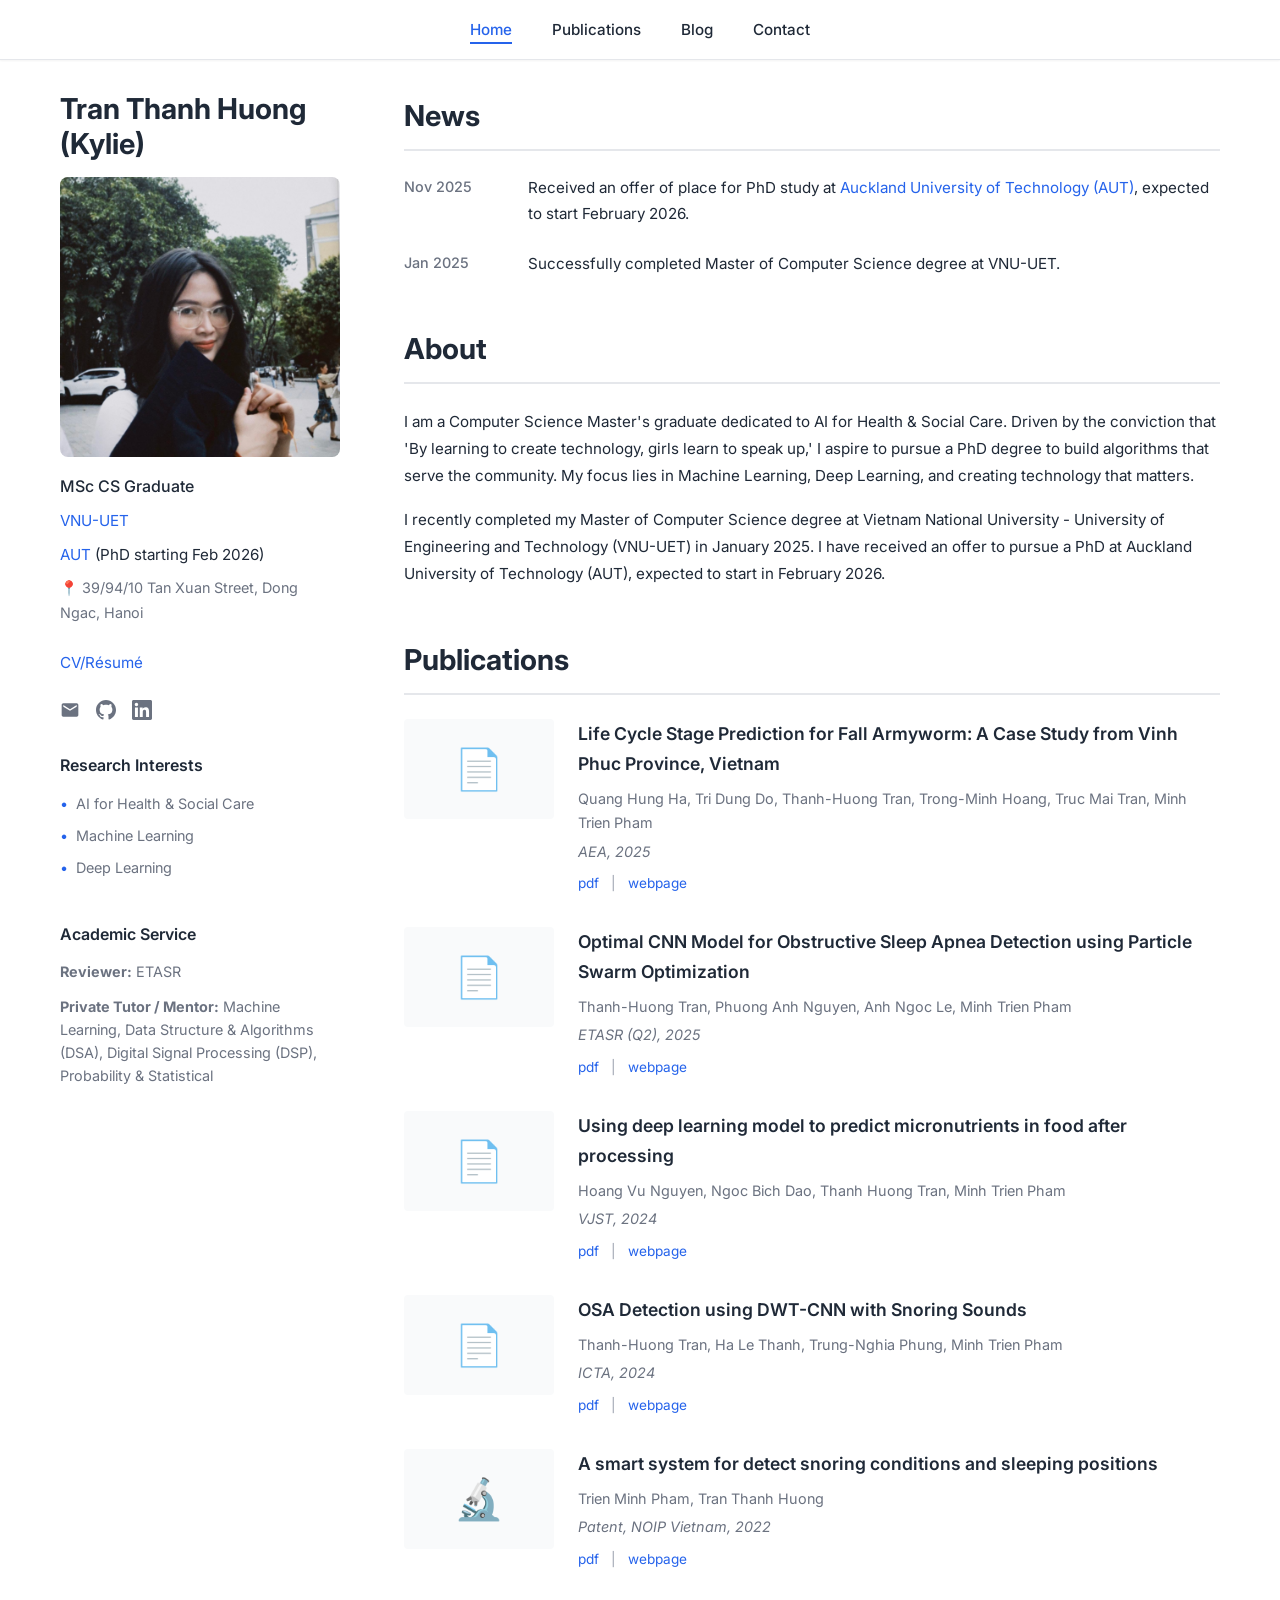
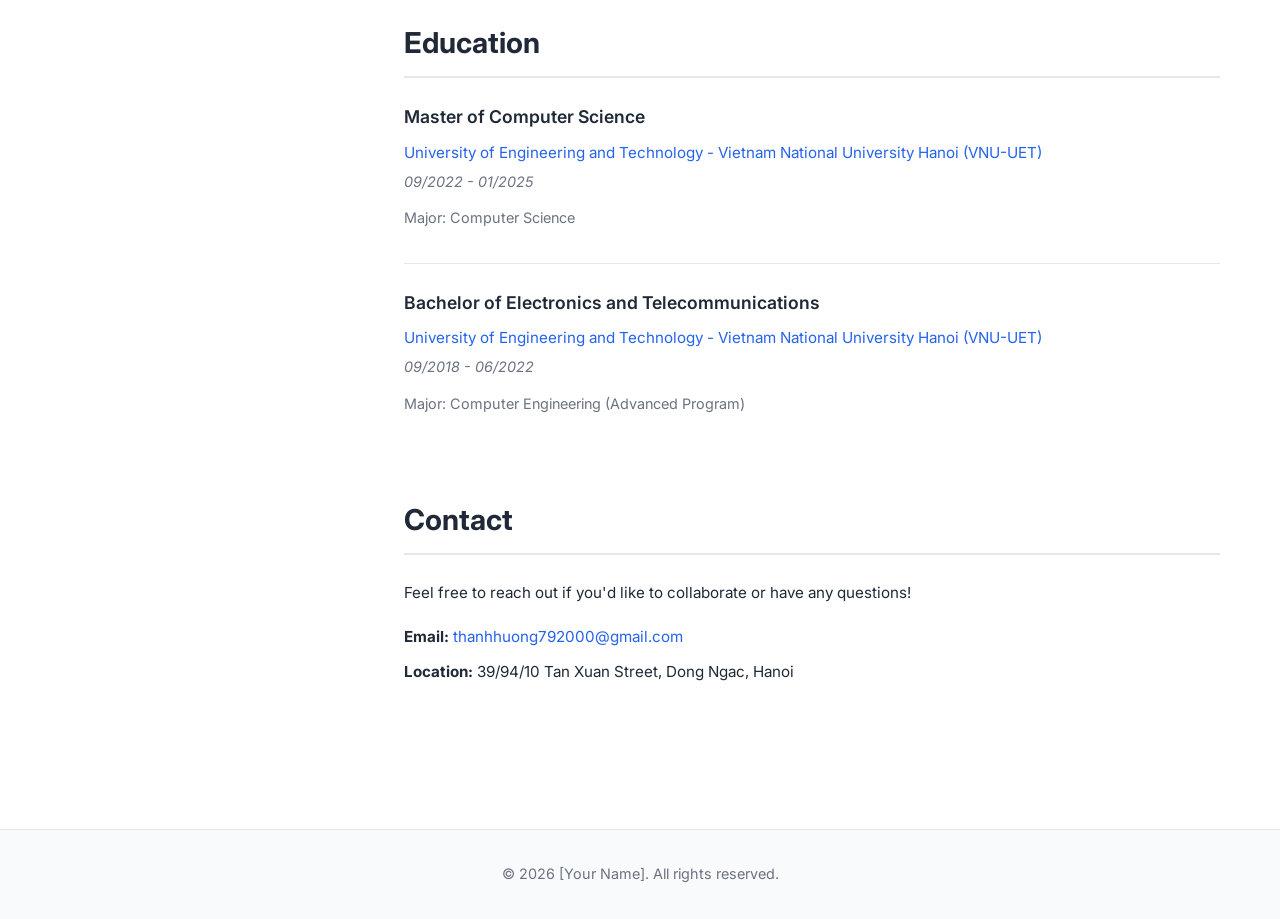
==== index.html @ 16cb1a14 "update portfolio page" ====
<!DOCTYPE html>
<html lang="en">
<head>
    <meta charset="UTF-8">
    <meta name="viewport" content="width=device-width, initial-scale=1.0">
    <meta name="description" content="Academic Portfolio - Computer Science Student">
    <title>Tran Thanh Huong (Kylie) | MSc CS Graduate | PhD Candidate (AUT)</title>
    <link rel="stylesheet" href="css/styles.css">
    <link rel="preconnect" href="https://fonts.googleapis.com">
    <link rel="preconnect" href="https://fonts.gstatic.com" crossorigin>
    <link href="https://fonts.googleapis.com/css2?family=Inter:wght@300;400;500;600;700&display=swap" rel="stylesheet">
</head>
<body>
    <!-- Navigation -->
    <nav class="navbar">
        <div class="container">
            <ul class="nav-menu" id="navMenu">
                <li><a href="#home" class="nav-link">Home</a></li>
                <li><a href="#publications" class="nav-link">Publications</a></li>
                <li><a href="blog.html" class="nav-link">Blog</a></li>
                <li><a href="#contact" class="nav-link">Contact</a></li>
            </ul>
            <button class="nav-toggle" id="navToggle" aria-label="Toggle navigation">
                <span></span>
                <span></span>
                <span></span>
            </button>
        </div>
    </nav>

    <!-- Main Content -->
    <main class="main-content">
        <div class="container">
            <div class="content-wrapper">
                <!-- Left Sidebar - Profile -->
                <aside class="sidebar">
                    <div class="profile-section">
                        <h1 class="profile-name">Tran Thanh Huong (Kylie)</h1>
                        <div class="profile-image-container">
                            <img src="assets/images/avt.jpg" alt="Profile Picture" class="profile-image" onerror="this.style.display='none'; this.nextElementSibling.style.display='block';">
                            <div class="profile-image-placeholder" style="display: none;">
                                <span>👤</span>
                            </div>
                        </div>
                        <p class="profile-role">MSc CS Graduate</p>
                        <p class="profile-affiliation">
                            <a href="https://uet.vnu.edu.vn" target="_blank">VNU-UET</a>
                        </p>
                        <p class="profile-affiliation">
                            <a href="https://www.aut.ac.nz" target="_blank">AUT</a> (PhD starting Feb 2026)
                        </p>
                        <p class="profile-location">📍 39/94/10 Tan Xuan Street, Dong Ngac, Hanoi</p>
                        
                        <div class="profile-links">
                            <a href="assets/Thanh Huong Tran - CV-academic.pdf" class="cv-link" target="_blank">CV/Résumé</a>
                        </div>

                        <div class="social-links">
                            <a href="mailto:thanhhuong792000@gmail.com" class="social-icon" aria-label="Email">
                                <svg width="20" height="20" viewBox="0 0 24 24" fill="currentColor">
                                    <path d="M20 4H4c-1.1 0-1.99.9-1.99 2L2 18c0 1.1.9 2 2 2h16c1.1 0 2-.9 2-2V6c0-1.1-.9-2-2-2zm0 4l-8 5-8-5V6l8 5 8-5v2z"/>
                                </svg>
                            </a>
                            <a href="https://github.com/yourusername" class="social-icon" target="_blank" aria-label="GitHub">
                                <svg width="20" height="20" viewBox="0 0 24 24" fill="currentColor">
                                    <path d="M12 0c-6.626 0-12 5.373-12 12 0 5.302 3.438 9.8 8.207 11.387.599.111.793-.261.793-.577v-2.234c-3.338.726-4.033-1.416-4.033-1.416-.546-1.387-1.333-1.756-1.333-1.756-1.089-.745.083-.729.083-.729 1.205.084 1.839 1.237 1.839 1.237 1.07 1.834 2.807 1.304 3.492.997.107-.775.418-1.305.762-1.604-2.665-.305-5.467-1.334-5.467-5.931 0-1.311.469-2.381 1.236-3.221-.124-.303-.535-1.524.117-3.176 0 0 1.008-.322 3.301 1.23.957-.266 1.983-.399 3.003-.404 1.02.005 2.047.138 3.006.404 2.291-1.552 3.297-1.23 3.297-1.23.653 1.653.242 2.874.118 3.176.77.84 1.235 1.911 1.235 3.221 0 4.609-2.807 5.624-5.479 5.921.43.372.823 1.102.823 2.222v3.293c0 .319.192.694.801.576 4.765-1.589 8.199-6.086 8.199-11.386 0-6.627-5.373-12-12-12z"/>
                                </svg>
                            </a>
                            <a href="https://linkedin.com/in/yourprofile" class="social-icon" target="_blank" aria-label="LinkedIn">
                                <svg width="20" height="20" viewBox="0 0 24 24" fill="currentColor">
                                    <path d="M20.447 20.452h-3.554v-5.569c0-1.328-.027-3.037-1.852-3.037-1.853 0-2.136 1.445-2.136 2.939v5.667H9.351V9h3.414v1.561h.046c.477-.9 1.637-1.85 3.37-1.85 3.601 0 4.267 2.37 4.267 5.455v6.286zM5.337 7.433c-1.144 0-2.063-.926-2.063-2.065 0-1.138.92-2.063 2.063-2.063 1.14 0 2.064.925 2.064 2.063 0 1.139-.925 2.065-2.064 2.065zm1.782 13.019H3.555V9h3.564v11.452zM22.225 0H1.771C.792 0 0 .774 0 1.729v20.542C0 23.227.792 24 1.771 24h20.451C23.2 24 24 23.227 24 22.271V1.729C24 .774 23.2 0 22.222 0h.003z"/>
                                </svg>
                            </a>
                        </div>

                        <div class="sidebar-section">
                            <h3 class="sidebar-title">Research Interests</h3>
                            <ul class="interests-list">
                                <li>AI for Health & Social Care</li>
                                <li>Machine Learning</li>
                                <li>Deep Learning</li>
                            </ul>
                        </div>

                        <div class="sidebar-section">
                            <h3 class="sidebar-title">Academic Service</h3>
                            <p class="service-text"><strong>Reviewer:</strong> ETASR</p>
                            <p class="service-text" style="margin-top: 0.75rem;"><strong>Private Tutor / Mentor:</strong> Machine Learning, Data Structure & Algorithms (DSA), Digital Signal Processing (DSP), Probability & Statistical</p>
                        </div>
                    </div>
                </aside>

                <!-- Right Main Content -->
                <div class="main-section">
                    <!-- News Section -->
                    <section id="home" class="content-section">
                        <h2 class="section-heading">News</h2>
                        <div class="news-list">
                            <div class="news-item">
                                <span class="news-date">Nov 2025</span>
                                <span class="news-text">Received an offer of place for PhD study at <a href="https://www.aut.ac.nz" target="_blank">Auckland University of Technology (AUT)</a>, expected to start February 2026.</span>
                            </div>
                            <div class="news-item">
                                <span class="news-date">Jan 2025</span>
                                <span class="news-text">Successfully completed Master of Computer Science degree at VNU-UET.</span>
                            </div>
                        </div>
                    </section>

                    <!-- About Section -->
                    <section id="about" class="content-section">
                        <h2 class="section-heading">About</h2>
                        <div class="about-text">
                            <p>I am a Computer Science Master's graduate dedicated to AI for Health & Social Care. Driven by the conviction that 'By learning to create technology, girls learn to speak up,' I aspire to pursue a PhD degree to build algorithms that serve the community. My focus lies in Machine Learning, Deep Learning, and creating technology that matters.</p>
                            <p>I recently completed my Master of Computer Science degree at Vietnam National University - University of Engineering and Technology (VNU-UET) in January 2025. I have received an offer to pursue a PhD at Auckland University of Technology (AUT), expected to start in February 2026.</p>
                        </div>
                    </section>

                    <!-- Publications Section -->
                    <section id="publications" class="content-section">
                        <h2 class="section-heading">Publications</h2>
                        <div class="publications-list">
                            <div class="publication-item">
                                <div class="publication-thumbnail">
                                    <div class="thumbnail-placeholder">📄</div>
                                </div>
                                <div class="publication-content">
                                    <h3 class="publication-title">
                                        <a href="https://scholar.google.com/citations?view_op=view_citation&hl=en&user=keR1DEMAAAAJ&citation_for_view=keR1DEMAAAAJ:zYLM7Y9cAGgC" target="_blank">Life Cycle Stage Prediction for Fall Armyworm: A Case Study from Vinh Phuc Province, Vietnam</a>
                                    </h3>
                                    <p class="publication-authors">Quang Hung Ha, Tri Dung Do, Thanh-Huong Tran, Trong-Minh Hoang, Truc Mai Tran, Minh Trien Pham</p>
                                    <p class="publication-venue">AEA, 2025</p>
                                    <div class="publication-links">
                                        <a href="https://elibrary.asabe.org/abstract.asp?aid=55704" target="_blank">pdf</a>
                                        <span> | </span>
                                        <a href="https://elibrary.asabe.org/abstract.asp?aid=55704" target="_blank">webpage</a>
                                    </div>
                                </div>
                            </div>
                            <div class="publication-item">
                                <div class="publication-thumbnail">
                                    <div class="thumbnail-placeholder">📄</div>
                                </div>
                                <div class="publication-content">
                                    <h3 class="publication-title">
                                        <a href="https://scholar.google.com/citations?user=keR1DEMAAAAJ&hl=en" target="_blank">Optimal CNN Model for Obstructive Sleep Apnea Detection using Particle Swarm Optimization</a>
                                    </h3>
                                    <p class="publication-authors">Thanh-Huong Tran, Phuong Anh Nguyen, Anh Ngoc Le, Minh Trien Pham</p>
                                    <p class="publication-venue">ETASR (Q2), 2025</p>
                                    <div class="publication-links">
                                        <a href="https://etasr.com/index.php/ETASR/article/view/9154" target="_blank">pdf</a>
                                        <span> | </span>
                                        <a href="https://github.com/imtth79/osas_prob" target="_blank">webpage</a>
                                    </div>
                                </div>
                            </div>
                            <div class="publication-item">
                                <div class="publication-thumbnail">
                                    <div class="thumbnail-placeholder">📄</div>
                                </div>
                                <div class="publication-content">
                                    <h3 class="publication-title">
                                        <a href="https://scholar.google.com/citations?user=keR1DEMAAAAJ&hl=en" target="_blank">Using deep learning model to predict micronutrients in food after processing</a>
                                    </h3>
                                    <p class="publication-authors">Hoang Vu Nguyen, Ngoc Bich Dao, Thanh Huong Tran, Minh Trien Pham</p>
                                    <p class="publication-venue">VJST, 2024</p>
                                    <div class="publication-links">
                                        <a href="https://b.vjst.vn/index.php/ban_b/article/view/2788" target="_blank">pdf</a>
                                        <span> | </span>
                                        <a href="https://github.com/trienpm/nutrient_prob" target="_blank">webpage</a>
                                    </div>
                                </div>
                            </div>
                            <div class="publication-item">
                                <div class="publication-thumbnail">
                                    <div class="thumbnail-placeholder">📄</div>
                                </div>
                                <div class="publication-content">
                                    <h3 class="publication-title">
                                        <a href="https://scholar.google.com/citations?user=keR1DEMAAAAJ&hl=en" target="_blank">OSA Detection using DWT-CNN with Snoring Sounds</a>
                                    </h3>
                                    <p class="publication-authors">Thanh-Huong Tran, Ha Le Thanh, Trung-Nghia Phung, Minh Trien Pham</p>
                                    <p class="publication-venue">ICTA, 2024</p>
                                    <div class="publication-links">
                                        <a href="https://link.springer.com/chapter/10.1007/978-3-031-80943-9_54" target="_blank">pdf</a>
                                        <span> | </span>
                                        <a href="#" target="_blank">webpage</a>
                                    </div>
                                </div>
                            </div>
                            <div class="publication-item">
                                <div class="publication-thumbnail">
                                    <div class="thumbnail-placeholder">🔬</div>
                                </div>
                                <div class="publication-content">
                                    <h3 class="publication-title">
                                        <a href="https://scholar.google.com/citations?user=keR1DEMAAAAJ&hl=en" target="_blank">A smart system for detect snoring conditions and sleeping positions</a>
                                    </h3>
                                    <p class="publication-authors">Trien Minh Pham, Tran Thanh Huong</p>
                                    <p class="publication-venue">Patent, NOIP Vietnam, 2022</p>
                                    <div class="publication-links">
                                        <a href="#" target="_blank">pdf</a>
                                        <span> | </span>
                                        <a href="#" target="_blank">webpage</a>
                                    </div>
                                </div>
                            </div>
                        </div>
                    </section>

                    <!-- Education Section -->
                    <section id="education" class="content-section">
                        <h2 class="section-heading">Education</h2>
                        <div class="education-list">
                            <div class="education-item">
                                <h3 class="education-degree">Master of Computer Science</h3>
                                <p class="education-institution">University of Engineering and Technology - Vietnam National University Hanoi (VNU-UET)</p>
                                <p class="education-duration">09/2022 - 01/2025</p>
                                <p class="education-details">Major: Computer Science</p>
                            </div>
                            <div class="education-item">
                                <h3 class="education-degree">Bachelor of Electronics and Telecommunications</h3>
                                <p class="education-institution">University of Engineering and Technology - Vietnam National University Hanoi (VNU-UET)</p>
                                <p class="education-duration">09/2018 - 06/2022</p>
                                <p class="education-details">Major: Computer Engineering (Advanced Program)</p>
                            </div>
                        </div>
                    </section>

                    <!-- Contact Section -->
                    <section id="contact" class="content-section">
                        <h2 class="section-heading">Contact</h2>
                        <div class="contact-info">
                            <p>Feel free to reach out if you'd like to collaborate or have any questions!</p>
                            <div class="contact-details">
                                <p><strong>Email:</strong> <a href="mailto:thanhhuong792000@gmail.com">thanhhuong792000@gmail.com</a></p>
                                <p><strong>Location:</strong> 39/94/10 Tan Xuan Street, Dong Ngac, Hanoi</p>
                            </div>
                        </div>
                    </section>
                </div>
            </div>
        </div>
    </main>

    <!-- Footer -->
    <footer class="footer">
        <div class="container">
            <p>&copy; <span id="currentYear"></span> [Your Name]. All rights reserved.</p>
        </div>
    </footer>

    <script src="js/script.js"></script>
</body>
</html>
---- css/styles.css ----
/* Reset and Base Styles */
* {
    margin: 0;
    padding: 0;
    box-sizing: border-box;
}

:root {
    --primary-color: #2563eb;
    --primary-hover: #1d4ed8;
    --text-primary: #1f2937;
    --text-secondary: #6b7280;
    --text-light: #9ca3af;
    --bg-primary: #ffffff;
    --bg-secondary: #f9fafb;
    --border-color: #e5e7eb;
    --link-color: #2563eb;
    --link-hover: #1d4ed8;
    --shadow-sm: 0 1px 2px 0 rgba(0, 0, 0, 0.05);
    --shadow-md: 0 4px 6px -1px rgba(0, 0, 0, 0.1);
    --transition: all 0.3s ease;
}

body {
    font-family: 'Inter', -apple-system, BlinkMacSystemFont, 'Segoe UI', Roboto, Oxygen, Ubuntu, Cantarell, sans-serif;
    line-height: 1.7;
    color: var(--text-primary);
    background-color: var(--bg-primary);
    scroll-behavior: smooth;
}

.container {
    max-width: 1200px;
    margin: 0 auto;
    padding: 0 20px;
}

/* Navigation */
.navbar {
    position: sticky;
    top: 0;
    background-color: rgba(255, 255, 255, 0.95);
    backdrop-filter: blur(10px);
    box-shadow: var(--shadow-sm);
    z-index: 1000;
    border-bottom: 1px solid var(--border-color);
}

.navbar .container {
    display: flex;
    justify-content: center;
    align-items: center;
    padding: 1rem 20px;
}

.nav-menu {
    display: flex;
    list-style: none;
    gap: 2.5rem;
    align-items: center;
}

.nav-link {
    color: var(--text-primary);
    text-decoration: none;
    font-weight: 500;
    font-size: 0.95rem;
    transition: var(--transition);
    position: relative;
}

.nav-link::after {
    content: '';
    position: absolute;
    bottom: -5px;
    left: 0;
    width: 0;
    height: 2px;
    background-color: var(--primary-color);
    transition: var(--transition);
}

.nav-link:hover {
    color: var(--primary-color);
}

.nav-link:hover::after {
    width: 100%;
}

.nav-link.active {
    color: var(--primary-color);
}

.nav-link.active::after {
    width: 100%;
}

.nav-toggle {
    display: none;
    flex-direction: column;
    gap: 5px;
    background: none;
    border: none;
    cursor: pointer;
    padding: 5px;
}

.nav-toggle span {
    width: 25px;
    height: 2px;
    background-color: var(--text-primary);
    transition: var(--transition);
}

/* Main Content Layout */
.main-content {
    padding: 2rem 0;
    min-height: calc(100vh - 200px);
}

.content-wrapper {
    display: grid;
    grid-template-columns: 280px 1fr;
    gap: 4rem;
    align-items: start;
}

/* Sidebar */
.sidebar {
    position: sticky;
    top: 80px;
}

.profile-section {
    display: flex;
    flex-direction: column;
    align-items: flex-start;
}

.profile-name {
    font-size: 1.8rem;
    font-weight: 700;
    margin-bottom: 1rem;
    color: var(--text-primary);
    line-height: 1.2;
}

.profile-image-container {
    width: 100%;
    max-width: 280px;
    aspect-ratio: 1;
    margin-bottom: 1rem;
    border-radius: 8px;
    overflow: hidden;
    background-color: var(--bg-secondary);
    display: flex;
    align-items: center;
    justify-content: center;
}

.profile-image {
    width: 100%;
    height: 100%;
    object-fit: cover;
}

.profile-image-placeholder {
    width: 100%;
    height: 100%;
    display: flex;
    align-items: center;
    justify-content: center;
    font-size: 4rem;
    background-color: var(--bg-secondary);
}

.profile-role {
    font-size: 1rem;
    font-weight: 500;
    color: var(--text-primary);
    margin-bottom: 0.5rem;
}

.profile-affiliation {
    font-size: 0.95rem;
    margin-bottom: 0.5rem;
}

.profile-affiliation a {
    color: var(--link-color);
    text-decoration: none;
    transition: var(--transition);
}

.profile-affiliation a:hover {
    color: var(--link-hover);
    text-decoration: underline;
}

.profile-location {
    font-size: 0.9rem;
    color: var(--text-secondary);
    margin-bottom: 1.5rem;
}

.profile-links {
    margin-bottom: 1.5rem;
    width: 100%;
}

.cv-link {
    display: inline-block;
    color: var(--link-color);
    text-decoration: none;
    font-size: 0.95rem;
    transition: var(--transition);
}

.cv-link:hover {
    color: var(--link-hover);
    text-decoration: underline;
}

.social-links {
    display: flex;
    gap: 1rem;
    margin-bottom: 2rem;
}

.social-icon {
    color: var(--text-secondary);
    transition: var(--transition);
    display: flex;
    align-items: center;
    justify-content: center;
}

.social-icon:hover {
    color: var(--primary-color);
    transform: translateY(-2px);
}

.sidebar-section {
    margin-bottom: 2rem;
    width: 100%;
}

.sidebar-title {
    font-size: 1rem;
    font-weight: 600;
    margin-bottom: 0.75rem;
    color: var(--text-primary);
}

.interests-list {
    list-style: none;
    padding: 0;
}

.interests-list li {
    font-size: 0.9rem;
    color: var(--text-secondary);
    margin-bottom: 0.5rem;
    padding-left: 1rem;
    position: relative;
}

.interests-list li::before {
    content: '•';
    position: absolute;
    left: 0;
    color: var(--primary-color);
}

.service-text {
    font-size: 0.9rem;
    color: var(--text-secondary);
    line-height: 1.6;
}

/* Main Section */
.main-section {
    max-width: 100%;
}

.content-section {
    margin-bottom: 3rem;
}

.section-heading {
    font-size: 1.8rem;
    font-weight: 700;
    margin-bottom: 1.5rem;
    color: var(--text-primary);
    border-bottom: 2px solid var(--border-color);
    padding-bottom: 0.5rem;
}

/* News Section */
.news-list {
    display: flex;
    flex-direction: column;
    gap: 1.5rem;
}

.news-item {
    display: flex;
    gap: 1.5rem;
    align-items: flex-start;
}

.news-date {
    font-size: 0.9rem;
    color: var(--text-secondary);
    font-weight: 500;
    min-width: 100px;
    flex-shrink: 0;
}

.news-text {
    font-size: 0.95rem;
    color: var(--text-primary);
    line-height: 1.7;
}

.news-text a {
    color: var(--link-color);
    text-decoration: none;
}

.news-text a:hover {
    text-decoration: underline;
}

/* About Section */
.about-text {
    font-size: 0.95rem;
    color: var(--text-primary);
    line-height: 1.8;
}

.about-text p {
    margin-bottom: 1rem;
}

/* Publications Section */
.publications-list {
    display: flex;
    flex-direction: column;
    gap: 2rem;
}

.publication-item {
    display: flex;
    gap: 1.5rem;
    align-items: flex-start;
}

.publication-thumbnail {
    width: 150px;
    height: 100px;
    flex-shrink: 0;
    background-color: var(--bg-secondary);
    border-radius: 4px;
    overflow: hidden;
    display: flex;
    align-items: center;
    justify-content: center;
}

.thumbnail-placeholder {
    font-size: 2.5rem;
    color: var(--text-light);
}

.publication-thumbnail img {
    width: 100%;
    height: 100%;
    object-fit: cover;
}

.publication-content {
    flex: 1;
}

.publication-title {
    font-size: 1.1rem;
    font-weight: 600;
    margin-bottom: 0.5rem;
}

.publication-title a {
    color: var(--text-primary);
    text-decoration: none;
    transition: var(--transition);
}

.publication-title a:hover {
    color: var(--primary-color);
}

.publication-authors {
    font-size: 0.9rem;
    color: var(--text-secondary);
    margin-bottom: 0.25rem;
}

.publication-venue {
    font-size: 0.9rem;
    color: var(--text-secondary);
    font-style: italic;
    margin-bottom: 0.5rem;
}

.publication-links {
    font-size: 0.85rem;
}

.publication-links a {
    color: var(--link-color);
    text-decoration: none;
}

.publication-links a:hover {
    text-decoration: underline;
}

.publication-links span {
    color: var(--text-light);
    margin: 0 0.5rem;
}

/* Projects Section */
.projects-list {
    display: flex;
    flex-direction: column;
    gap: 2rem;
}

.project-item {
    padding-bottom: 1.5rem;
    border-bottom: 1px solid var(--border-color);
}

.project-item:last-child {
    border-bottom: none;
}

.project-title {
    font-size: 1.1rem;
    font-weight: 600;
    margin-bottom: 0.75rem;
}

.project-title a {
    color: var(--text-primary);
    text-decoration: none;
    transition: var(--transition);
}

.project-title a:hover {
    color: var(--primary-color);
}

.project-description {
    font-size: 0.95rem;
    color: var(--text-secondary);
    line-height: 1.7;
    margin-bottom: 1rem;
}

.project-tech {
    display: flex;
    flex-wrap: wrap;
    gap: 0.5rem;
    margin-bottom: 0.75rem;
}

.tech-tag {
    background-color: var(--bg-secondary);
    color: var(--text-primary);
    padding: 0.3rem 0.7rem;
    border-radius: 4px;
    font-size: 0.85rem;
    font-weight: 500;
}

.project-links {
    font-size: 0.9rem;
}

.project-link {
    color: var(--link-color);
    text-decoration: none;
}

.project-link:hover {
    text-decoration: underline;
}

.project-links span {
    color: var(--text-light);
    margin: 0 0.5rem;
}

/* Education Section */
.education-list {
    display: flex;
    flex-direction: column;
    gap: 1.5rem;
}

.education-item {
    padding-bottom: 1.5rem;
    border-bottom: 1px solid var(--border-color);
}

.education-item:last-child {
    border-bottom: none;
}

.education-degree {
    font-size: 1.1rem;
    font-weight: 600;
    margin-bottom: 0.5rem;
    color: var(--text-primary);
}

.education-institution {
    font-size: 0.95rem;
    color: var(--link-color);
    margin-bottom: 0.25rem;
}

.education-duration {
    font-size: 0.9rem;
    color: var(--text-secondary);
    font-style: italic;
    margin-bottom: 0.75rem;
}

.education-details {
    font-size: 0.9rem;
    color: var(--text-secondary);
    line-height: 1.7;
    margin-bottom: 0.5rem;
}

.education-gpa {
    font-size: 0.9rem;
    color: var(--text-primary);
    font-weight: 500;
}

/* Contact Section */
.contact-info {
    font-size: 0.95rem;
    color: var(--text-primary);
    line-height: 1.8;
}

.contact-info p {
    margin-bottom: 1rem;
}

.contact-details {
    margin-top: 1rem;
}

.contact-details p {
    margin-bottom: 0.5rem;
}

.contact-details a {
    color: var(--link-color);
    text-decoration: none;
}

.contact-details a:hover {
    text-decoration: underline;
}

/* Footer */
.footer {
    background-color: var(--bg-secondary);
    border-top: 1px solid var(--border-color);
    padding: 2rem 0;
    margin-top: 4rem;
    text-align: center;
}

.footer p {
    font-size: 0.9rem;
    color: var(--text-secondary);
}

/* Responsive Design */
@media (max-width: 968px) {
    .content-wrapper {
        grid-template-columns: 1fr;
        gap: 2rem;
    }

    .sidebar {
        position: relative;
        top: 0;
        order: 2;
    }

    .main-section {
        order: 1;
    }

    .profile-image-container {
        width: 100%;
        max-width: 250px;
        aspect-ratio: 1;
    }
}

@media (max-width: 768px) {
    .nav-menu {
        position: fixed;
        left: -100%;
        top: 60px;
        flex-direction: column;
        background-color: white;
        width: 100%;
        text-align: center;
        transition: 0.3s;
        box-shadow: var(--shadow-md);
        padding: 2rem 0;
        gap: 0;
        border-bottom: 1px solid var(--border-color);
    }

    .nav-menu.active {
        left: 0;
    }

    .nav-menu li {
        width: 100%;
        padding: 1rem 0;
    }

    .nav-toggle {
        display: flex;
        position: absolute;
        right: 20px;
    }

    .nav-toggle.active span:nth-child(1) {
        transform: rotate(45deg) translate(5px, 5px);
    }

    .nav-toggle.active span:nth-child(2) {
        opacity: 0;
    }

    .nav-toggle.active span:nth-child(3) {
        transform: rotate(-45deg) translate(7px, -6px);
    }

    .section-heading {
        font-size: 1.5rem;
    }

    .profile-name {
        font-size: 1.5rem;
    }

    .publication-item {
        flex-direction: column;
    }

    .publication-thumbnail {
        width: 100%;
        height: 150px;
    }

    .news-item {
        flex-direction: column;
        gap: 0.5rem;
    }

    .news-date {
        min-width: auto;
    }
}

@media (max-width: 480px) {
    .container {
        padding: 0 15px;
    }

    .main-content {
        padding: 1rem 0;
    }

    .content-section {
        margin-bottom: 2rem;
    }

    .profile-image-container {
        width: 100%;
        max-width: 200px;
        aspect-ratio: 1;
    }
}
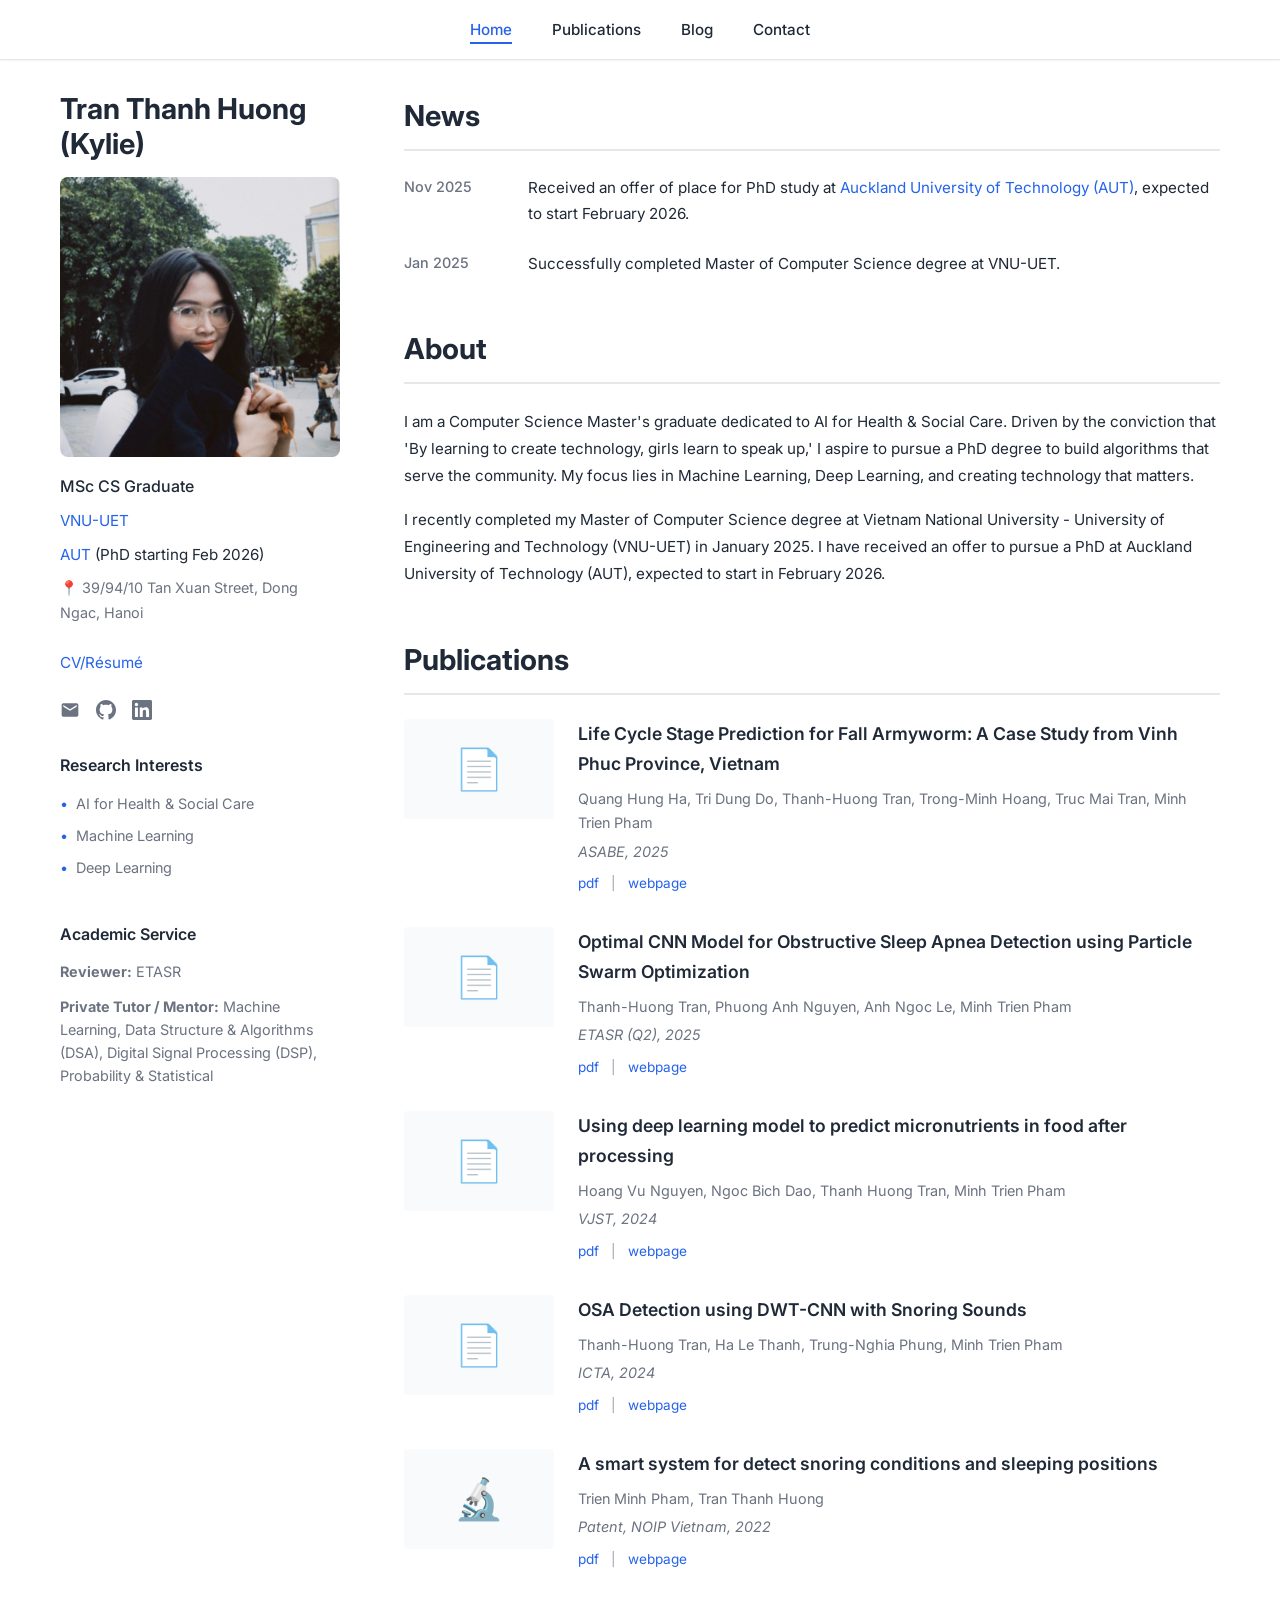
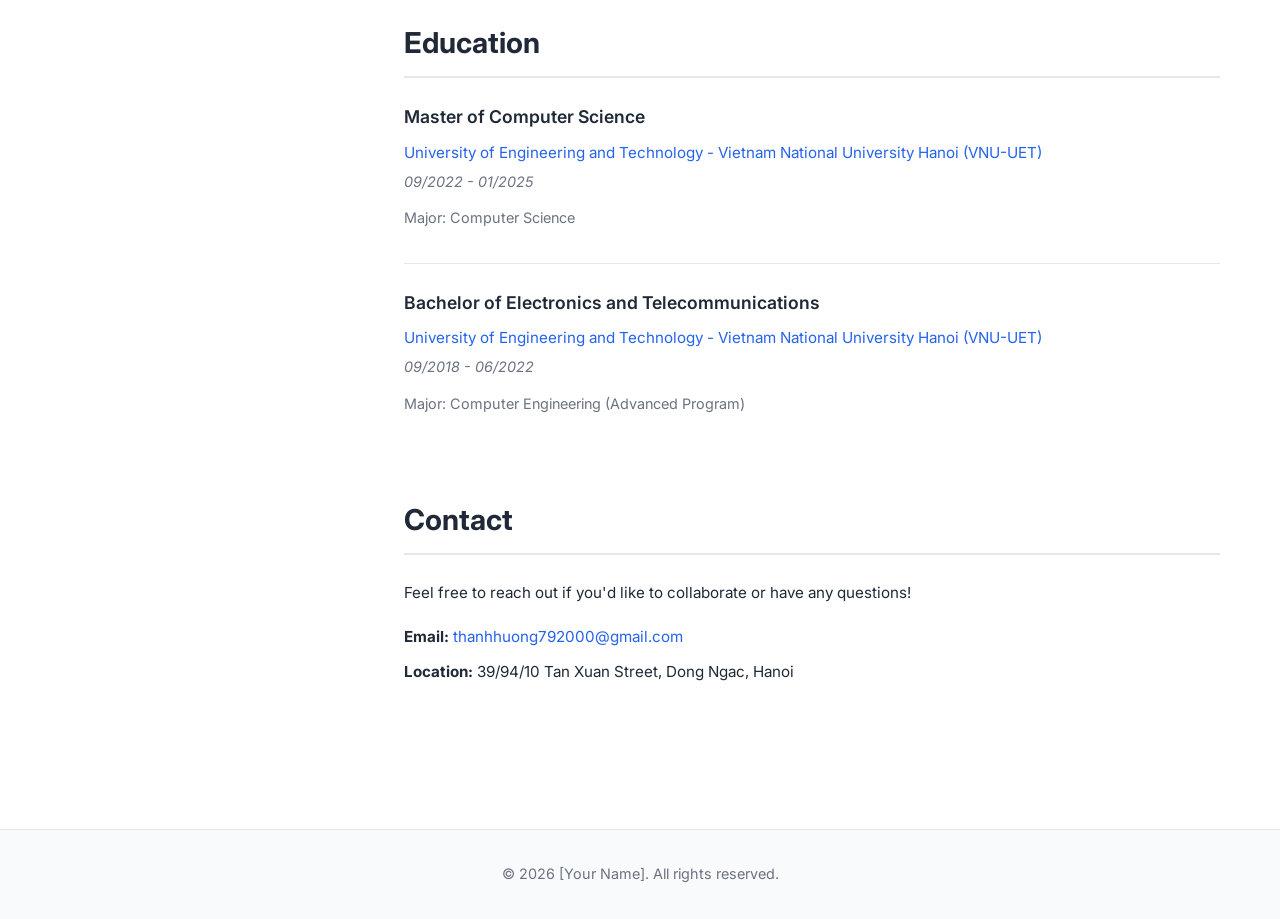
==== commit 97ffe97c: "Update publication venue from AEA to ASABE" ====
--- a/index.html
+++ b/index.html
@@ -129,7 +129,7 @@
                                         <a href="https://scholar.google.com/citations?view_op=view_citation&hl=en&user=keR1DEMAAAAJ&citation_for_view=keR1DEMAAAAJ:zYLM7Y9cAGgC" target="_blank">Life Cycle Stage Prediction for Fall Armyworm: A Case Study from Vinh Phuc Province, Vietnam</a>
                                     </h3>
                                     <p class="publication-authors">Quang Hung Ha, Tri Dung Do, Thanh-Huong Tran, Trong-Minh Hoang, Truc Mai Tran, Minh Trien Pham</p>
-                                    <p class="publication-venue">AEA, 2025</p>
+                                    <p class="publication-venue">ASABE, 2025</p>
                                     <div class="publication-links">
                                         <a href="https://elibrary.asabe.org/abstract.asp?aid=55704" target="_blank">pdf</a>
                                         <span> | </span>
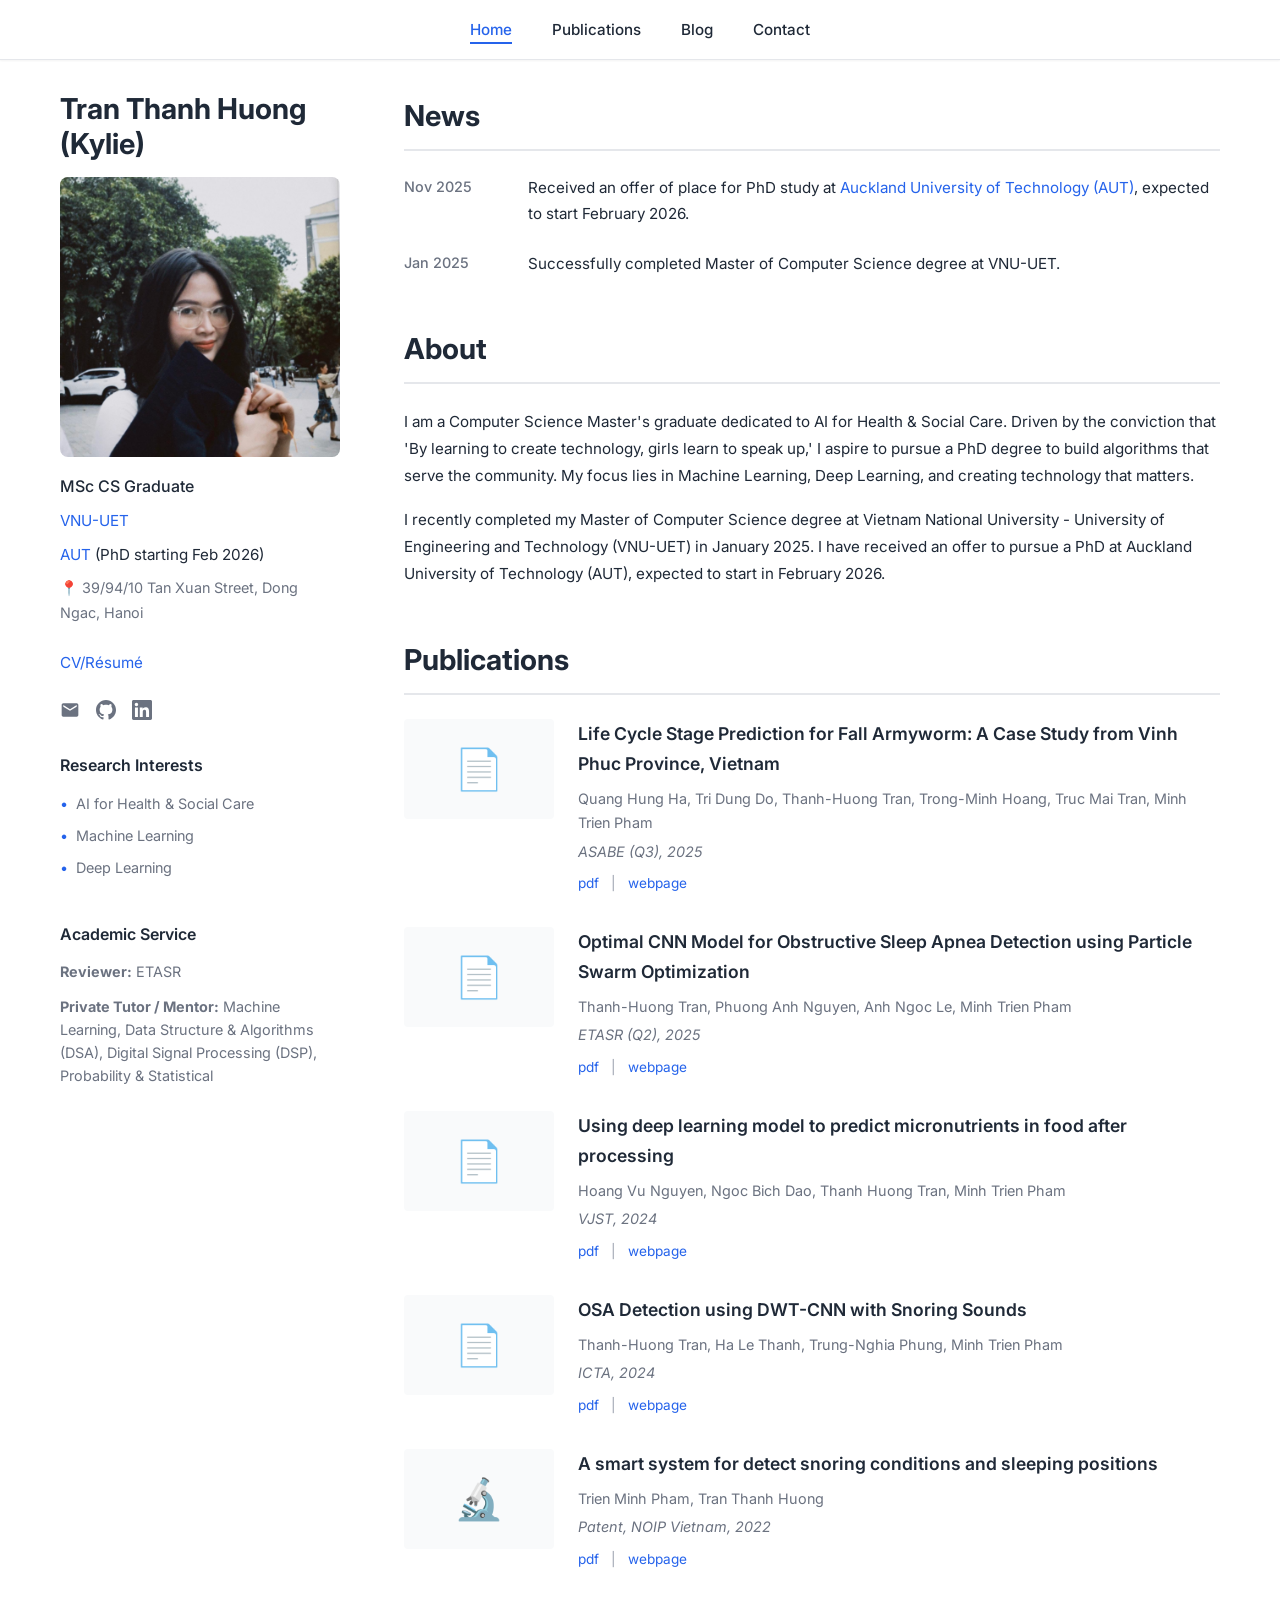
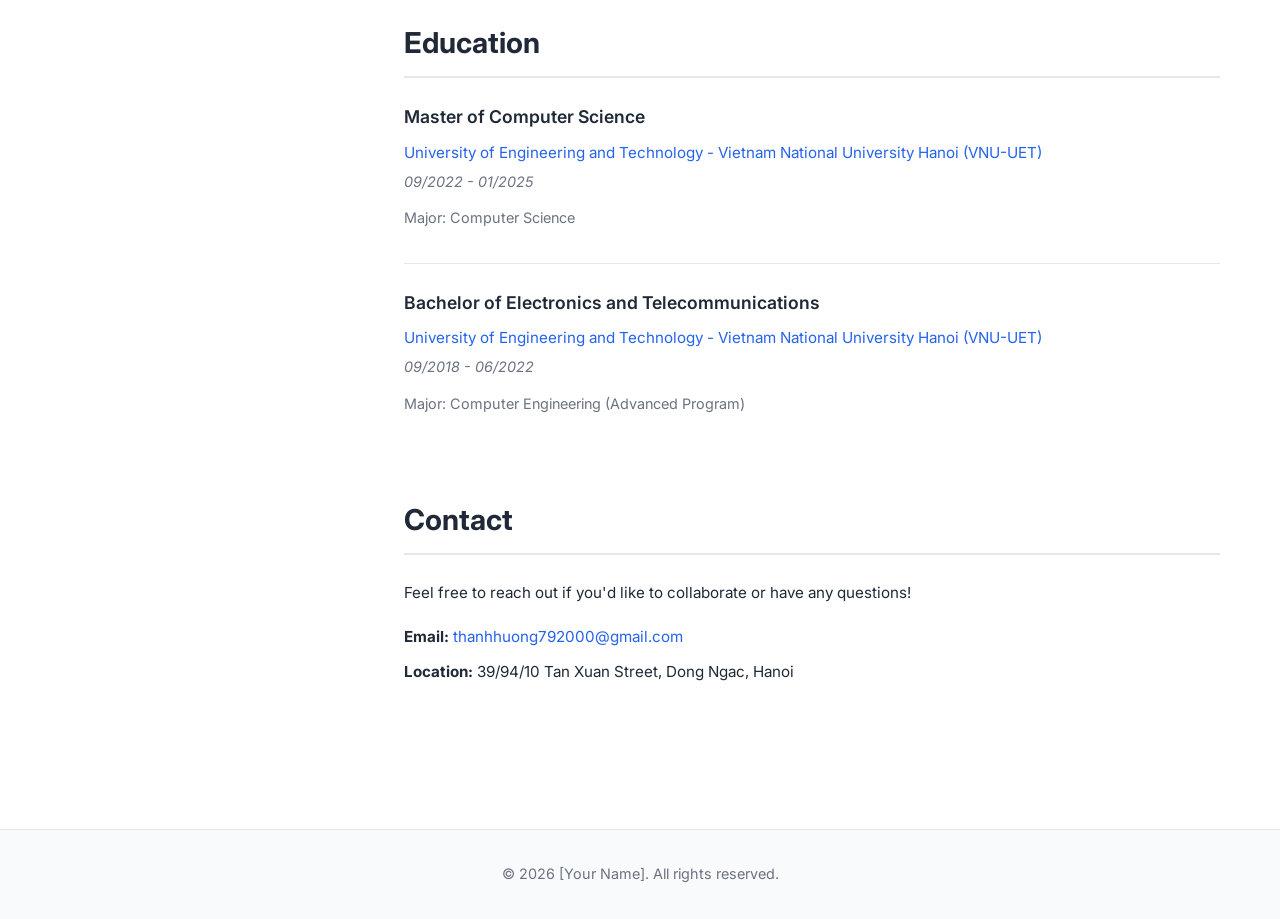
==== commit 06d921f4: "Update publication venue information in index.html" ====
--- a/index.html
+++ b/index.html
@@ -129,7 +129,7 @@
                                         <a href="https://scholar.google.com/citations?view_op=view_citation&hl=en&user=keR1DEMAAAAJ&citation_for_view=keR1DEMAAAAJ:zYLM7Y9cAGgC" target="_blank">Life Cycle Stage Prediction for Fall Armyworm: A Case Study from Vinh Phuc Province, Vietnam</a>
                                     </h3>
                                     <p class="publication-authors">Quang Hung Ha, Tri Dung Do, Thanh-Huong Tran, Trong-Minh Hoang, Truc Mai Tran, Minh Trien Pham</p>
-                                    <p class="publication-venue">ASABE, 2025</p>
+                                    <p class="publication-venue">ASABE (Q3), 2025</p>
                                     <div class="publication-links">
                                         <a href="https://elibrary.asabe.org/abstract.asp?aid=55704" target="_blank">pdf</a>
                                         <span> | </span>
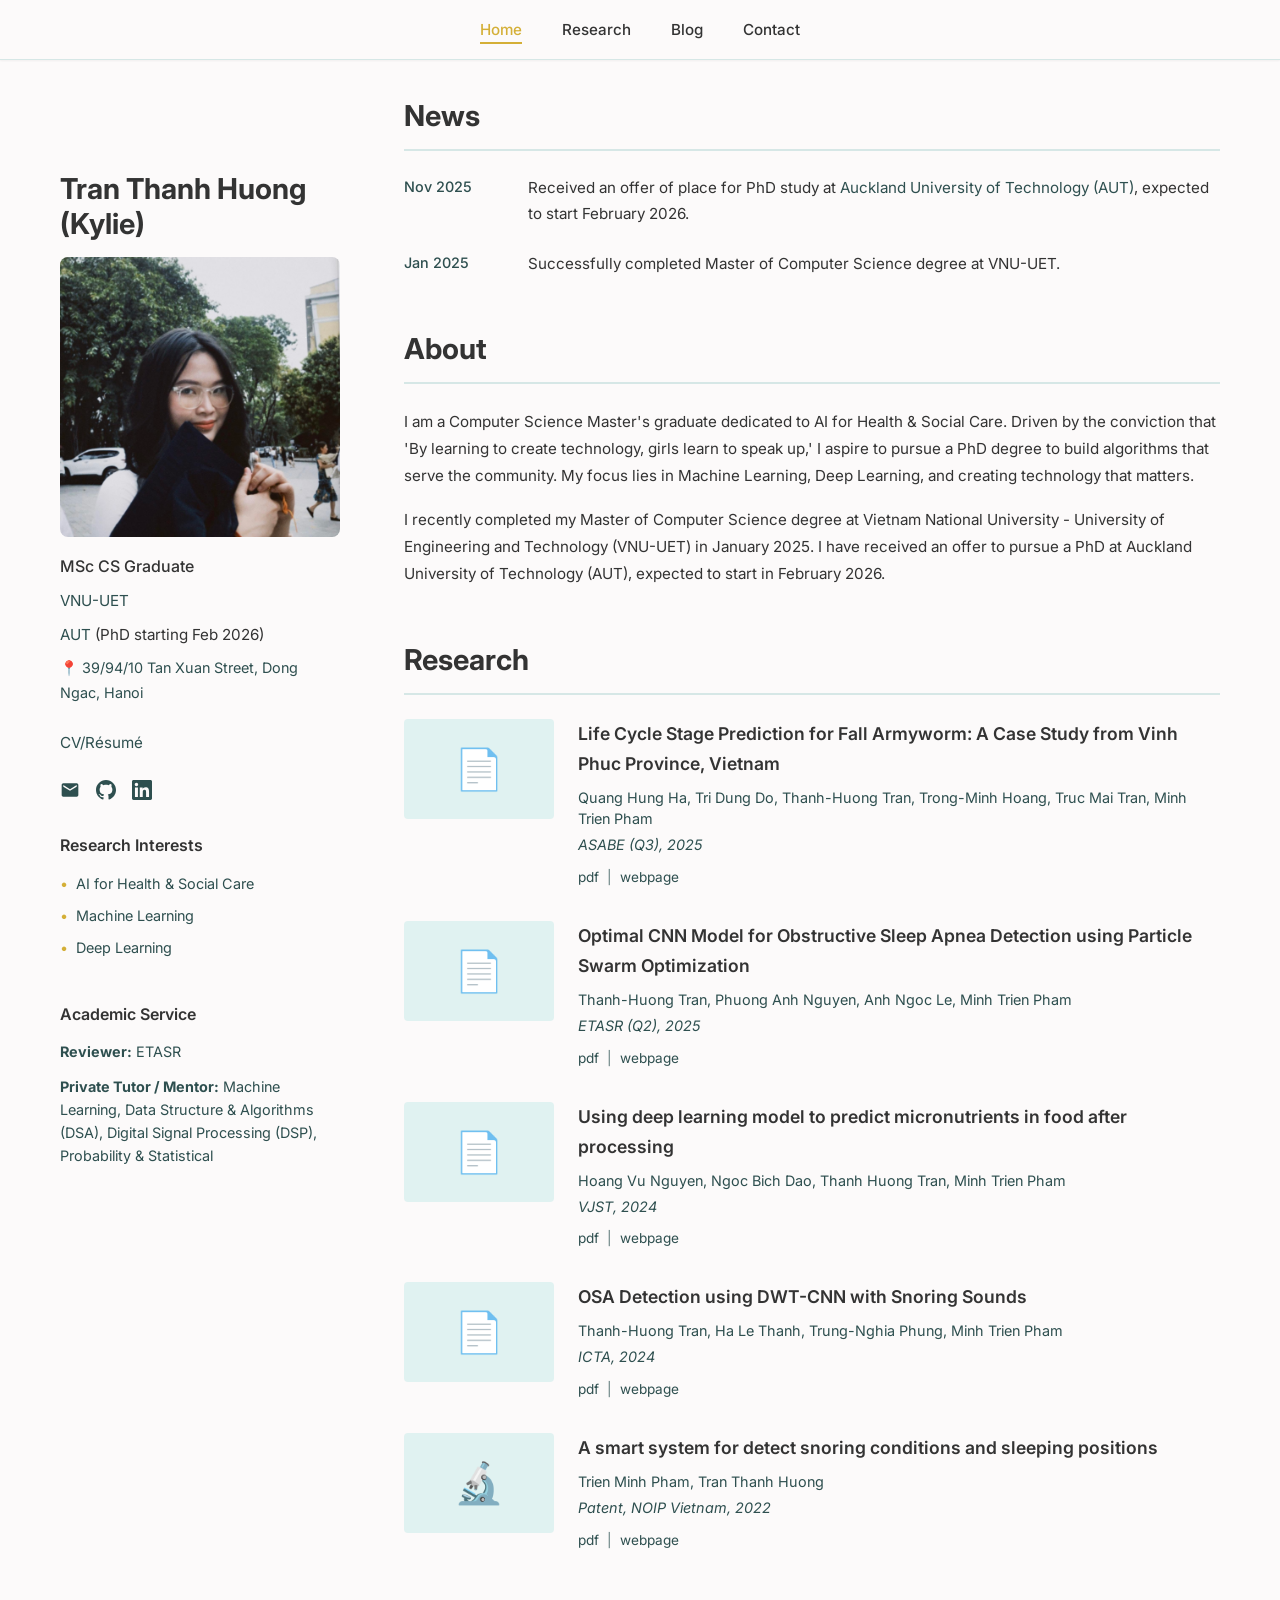
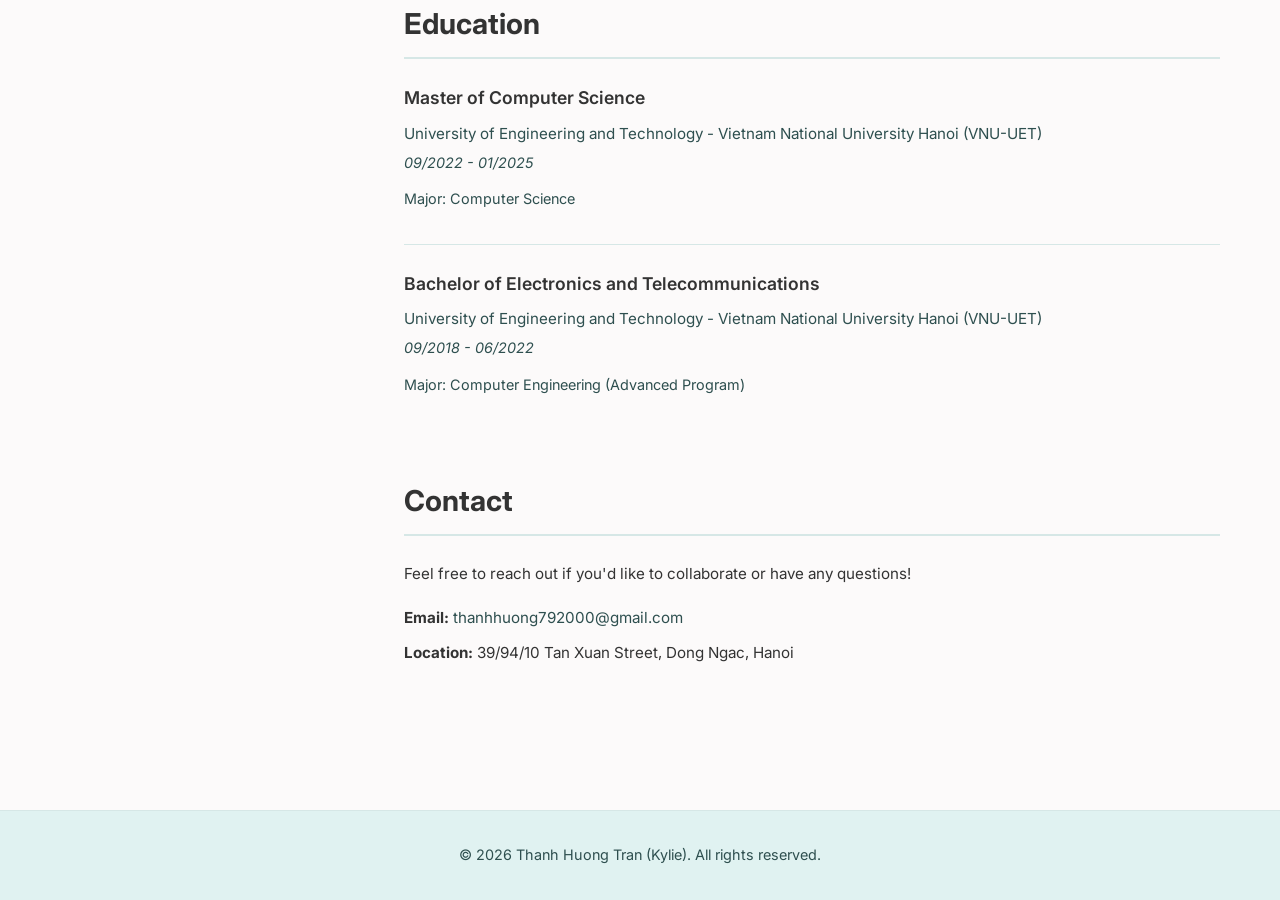
==== commit c8e123d2: "Rename Publications section to Research in navigation and heading Made-with: Cursor" ====
--- a/index.html
+++ b/index.html
@@ -16,7 +16,7 @@
         <div class="container">
             <ul class="nav-menu" id="navMenu">
                 <li><a href="#home" class="nav-link">Home</a></li>
-                <li><a href="#publications" class="nav-link">Publications</a></li>
+                <li><a href="#publications" class="nav-link">Research</a></li>
                 <li><a href="blog.html" class="nav-link">Blog</a></li>
                 <li><a href="#contact" class="nav-link">Contact</a></li>
             </ul>
@@ -116,9 +116,9 @@
                         </div>
                     </section>
 
-                    <!-- Publications Section -->
+                    <!-- Research Section -->
                     <section id="publications" class="content-section">
-                        <h2 class="section-heading">Publications</h2>
+                        <h2 class="section-heading">Research</h2>
                         <div class="publications-list">
                             <div class="publication-item">
                                 <div class="publication-thumbnail">
@@ -246,7 +246,7 @@
     <!-- Footer -->
     <footer class="footer">
         <div class="container">
-            <p>&copy; <span id="currentYear"></span> [Your Name]. All rights reserved.</p>
+            <p>&copy; <span id="currentYear"></span> Thanh Huong Tran (Kylie). All rights reserved.</p>
         </div>
     </footer>
 
--- a/css/styles.css
+++ b/css/styles.css
@@ -6,16 +6,17 @@
 }
 
 :root {
-    --primary-color: #2563eb;
-    --primary-hover: #1d4ed8;
-    --text-primary: #1f2937;
-    --text-secondary: #6b7280;
-    --text-light: #9ca3af;
-    --bg-primary: #ffffff;
-    --bg-secondary: #f9fafb;
-    --border-color: #e5e7eb;
-    --link-color: #2563eb;
-    --link-hover: #1d4ed8;
+    /* Theme inspired by Sage/Mint/Gold palette */
+    --primary-color: #D4AF37; /* Gold */
+    --primary-hover: #B8922B;
+    --text-primary: #333333;
+    --text-secondary: #2E4F4F; /* Deep sage */
+    --text-light: #5F7B7B;
+    --bg-primary: #FCFAFA; /* Pearl white */
+    --bg-secondary: #E0F2F1; /* Soft mint */
+    --border-color: #D6E7E6;
+    --link-color: #2E4F4F; /* Deep sage */
+    --link-hover: #D4AF37; /* Gold */
     --shadow-sm: 0 1px 2px 0 rgba(0, 0, 0, 0.05);
     --shadow-md: 0 4px 6px -1px rgba(0, 0, 0, 0.1);
     --transition: all 0.3s ease;
@@ -27,6 +28,17 @@
     color: var(--text-primary);
     background-color: var(--bg-primary);
     scroll-behavior: smooth;
+}
+
+/* Global links styling */
+a {
+    color: var(--link-color);
+    text-decoration: none;
+    transition: 0.3s;
+}
+
+a:hover {
+    color: var(--link-hover);
 }
 
 .container {
@@ -39,7 +51,7 @@
 .navbar {
     position: sticky;
     top: 0;
-    background-color: rgba(255, 255, 255, 0.95);
+    background-color: rgba(252, 250, 250, 0.95);
     backdrop-filter: blur(10px);
     box-shadow: var(--shadow-sm);
     z-index: 1000;
@@ -403,18 +415,24 @@
 .publication-authors {
     font-size: 0.9rem;
     color: var(--text-secondary);
-    margin-bottom: 0.25rem;
+    margin-bottom: 0.35rem;
+    line-height: 1.5;
 }
 
 .publication-venue {
     font-size: 0.9rem;
     color: var(--text-secondary);
     font-style: italic;
-    margin-bottom: 0.5rem;
+    margin-bottom: 0.65rem;
+    line-height: 1.4;
 }
 
 .publication-links {
     font-size: 0.85rem;
+    display: flex;
+    flex-wrap: wrap;
+    align-items: center;
+    gap: 0.5rem;
 }
 
 .publication-links a {
@@ -428,7 +446,7 @@
 
 .publication-links span {
     color: var(--text-light);
-    margin: 0 0.5rem;
+    margin: 0;
 }
 
 /* Projects Section */
@@ -709,3 +727,93 @@
     }
 }
 
+/* ------------------------------
+   Subtle animations: occasional breeze + gold glow
+   ------------------------------ */
+
+.main-content,
+.blog-main {
+    position: relative;
+    overflow: hidden; /* keeps the breeze sweep contained */
+}
+
+/* "Gió chạy qua" - a very low-opacity gold gradient sweep */
+.main-content::before,
+.blog-main::before {
+    content: '';
+    position: absolute;
+    top: -35%;
+    left: -45%;
+    width: 65%;
+    height: 170%;
+    pointer-events: none;
+    background: linear-gradient(
+        90deg,
+        rgba(212, 175, 55, 0) 0%,
+        rgba(212, 175, 55, 0.20) 50%,
+        rgba(212, 175, 55, 0) 100%
+    );
+    transform: skewX(-12deg);
+    opacity: 0;
+    animation: breezeSweep 18s ease-in-out infinite;
+    z-index: 0;
+}
+
+/* Ensure actual content is above the sweep layer */
+.main-content > .container,
+.blog-main > .container {
+    position: relative;
+    z-index: 1;
+}
+
+@keyframes breezeSweep {
+    0% {
+        opacity: 0;
+        transform: translateX(-30%) skewX(-12deg);
+    }
+    70% {
+        opacity: 0;
+        transform: translateX(-30%) skewX(-12deg);
+    }
+    76% {
+        opacity: 0.10;
+    }
+    88% {
+        opacity: 0.05;
+        transform: translateX(210%) skewX(-12deg);
+    }
+    100% {
+        opacity: 0;
+        transform: translateX(210%) skewX(-12deg);
+    }
+}
+
+/* Occasional soft gold shadow pulse for main headings */
+.section-heading {
+    animation: goldGlowPulse 22s ease-in-out infinite;
+}
+
+@keyframes goldGlowPulse {
+    0%,
+    60% {
+        box-shadow: none;
+    }
+    66% {
+        box-shadow: 0 0 18px rgba(212, 175, 55, 0.22);
+    }
+    78% {
+        box-shadow: 0 0 10px rgba(212, 175, 55, 0.14);
+    }
+    100% {
+        box-shadow: none;
+    }
+}
+
+@media (prefers-reduced-motion: reduce) {
+    .main-content::before,
+    .blog-main::before,
+    .section-heading {
+        animation: none;
+    }
+}
+
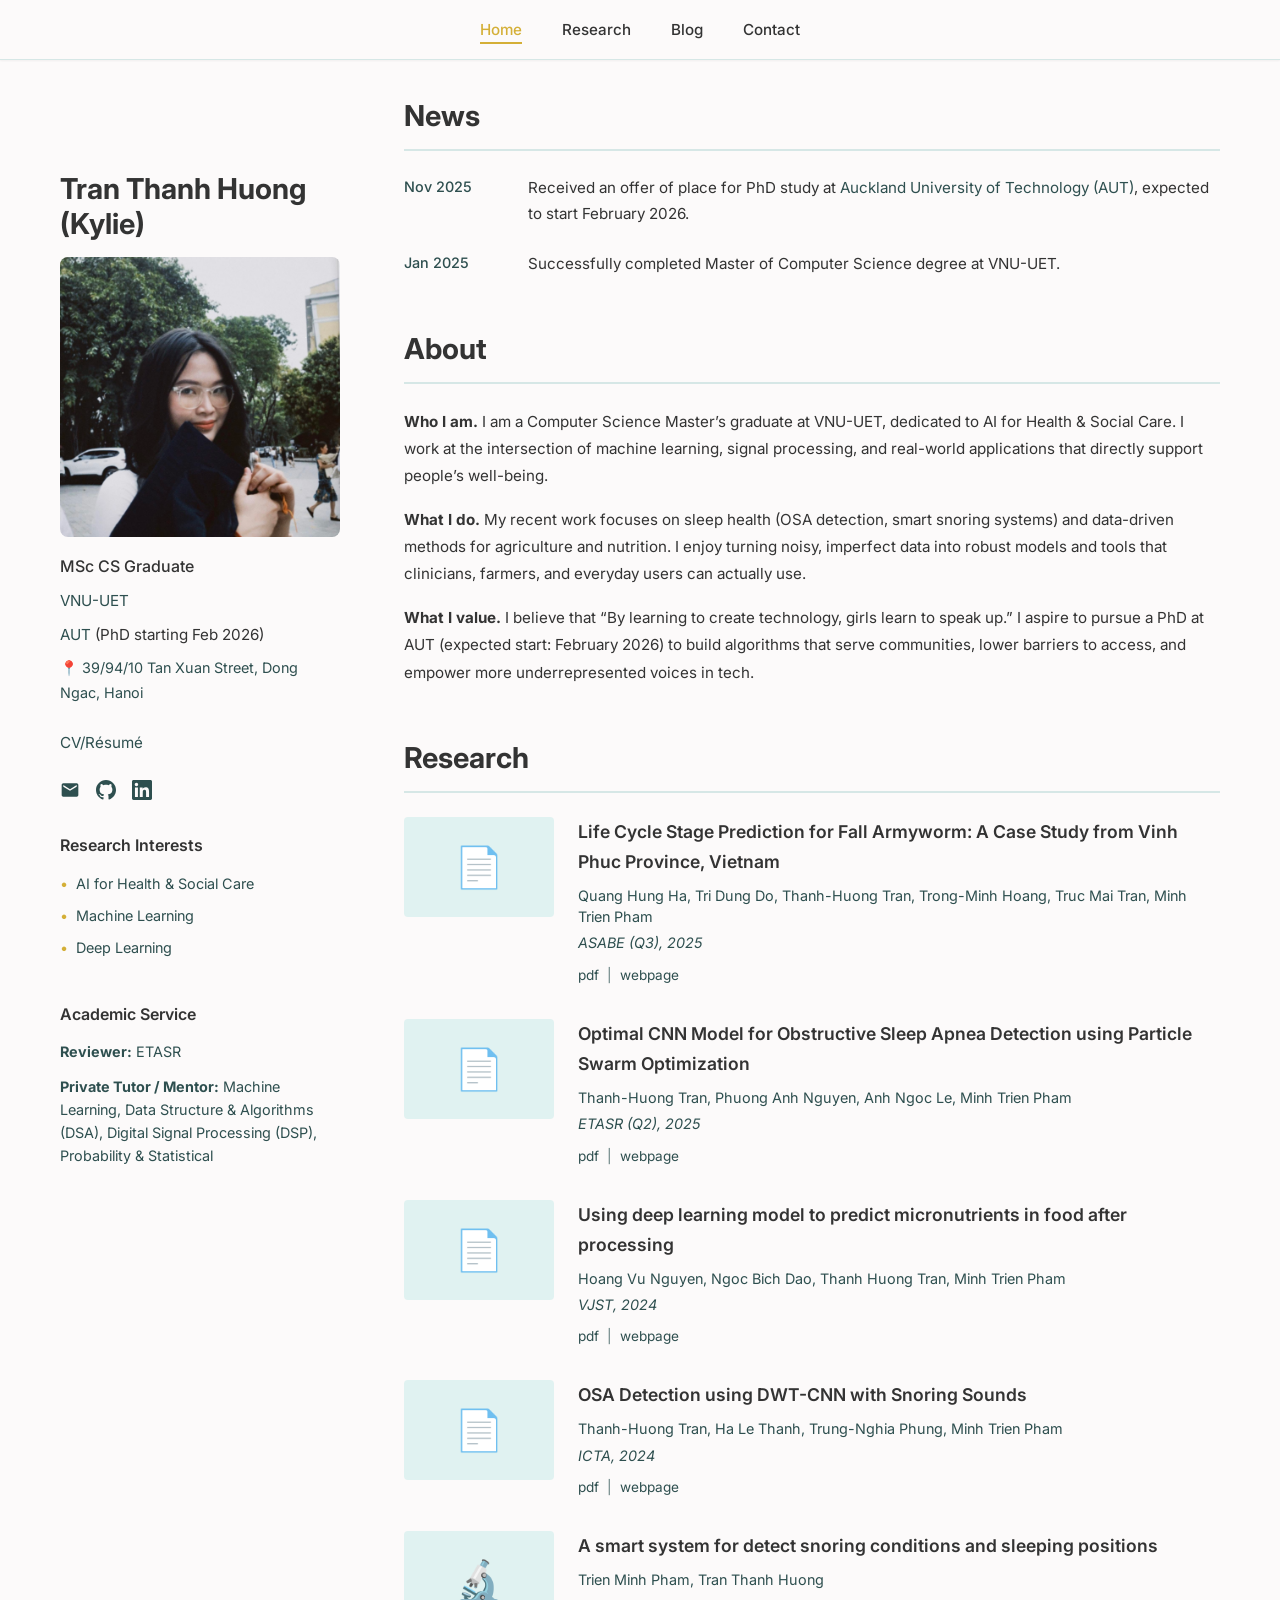
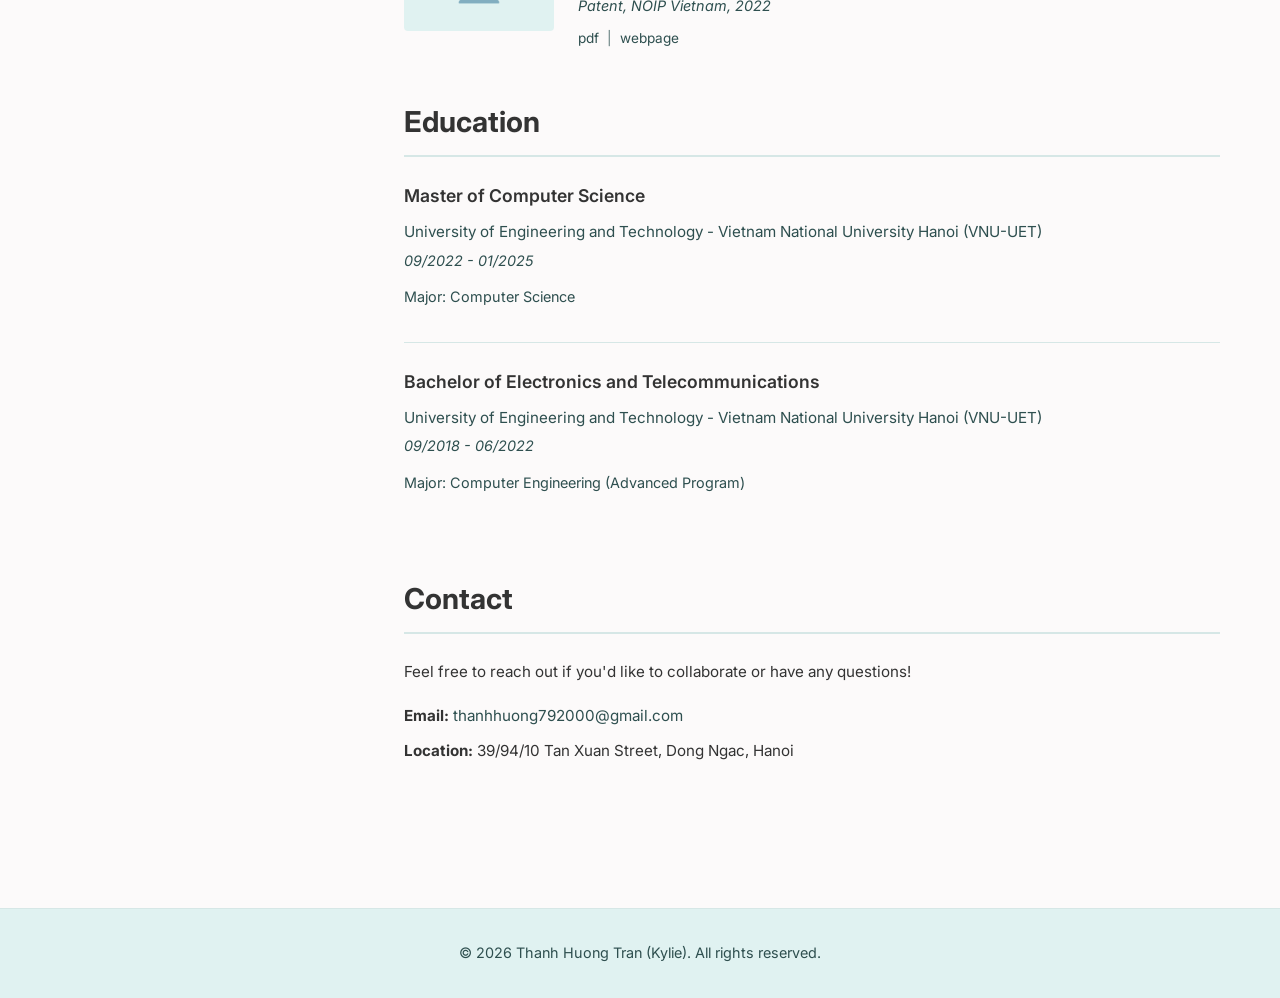
==== commit 05b5c284: "Refine About section into Who I am / What I do / What I value Made-with: Cursor" ====
--- a/index.html
+++ b/index.html
@@ -111,8 +111,9 @@
                     <section id="about" class="content-section">
                         <h2 class="section-heading">About</h2>
                         <div class="about-text">
-                            <p>I am a Computer Science Master's graduate dedicated to AI for Health & Social Care. Driven by the conviction that 'By learning to create technology, girls learn to speak up,' I aspire to pursue a PhD degree to build algorithms that serve the community. My focus lies in Machine Learning, Deep Learning, and creating technology that matters.</p>
-                            <p>I recently completed my Master of Computer Science degree at Vietnam National University - University of Engineering and Technology (VNU-UET) in January 2025. I have received an offer to pursue a PhD at Auckland University of Technology (AUT), expected to start in February 2026.</p>
+                            <p><strong>Who I am.</strong> I am a Computer Science Master’s graduate at VNU-UET, dedicated to AI for Health &amp; Social Care. I work at the intersection of machine learning, signal processing, and real-world applications that directly support people’s well-being.</p>
+                            <p><strong>What I do.</strong> My recent work focuses on sleep health (OSA detection, smart snoring systems) and data-driven methods for agriculture and nutrition. I enjoy turning noisy, imperfect data into robust models and tools that clinicians, farmers, and everyday users can actually use.</p>
+                            <p><strong>What I value.</strong> I believe that “By learning to create technology, girls learn to speak up.” I aspire to pursue a PhD at AUT (expected start: February 2026) to build algorithms that serve communities, lower barriers to access, and empower more underrepresented voices in tech.</p>
                         </div>
                     </section>
 
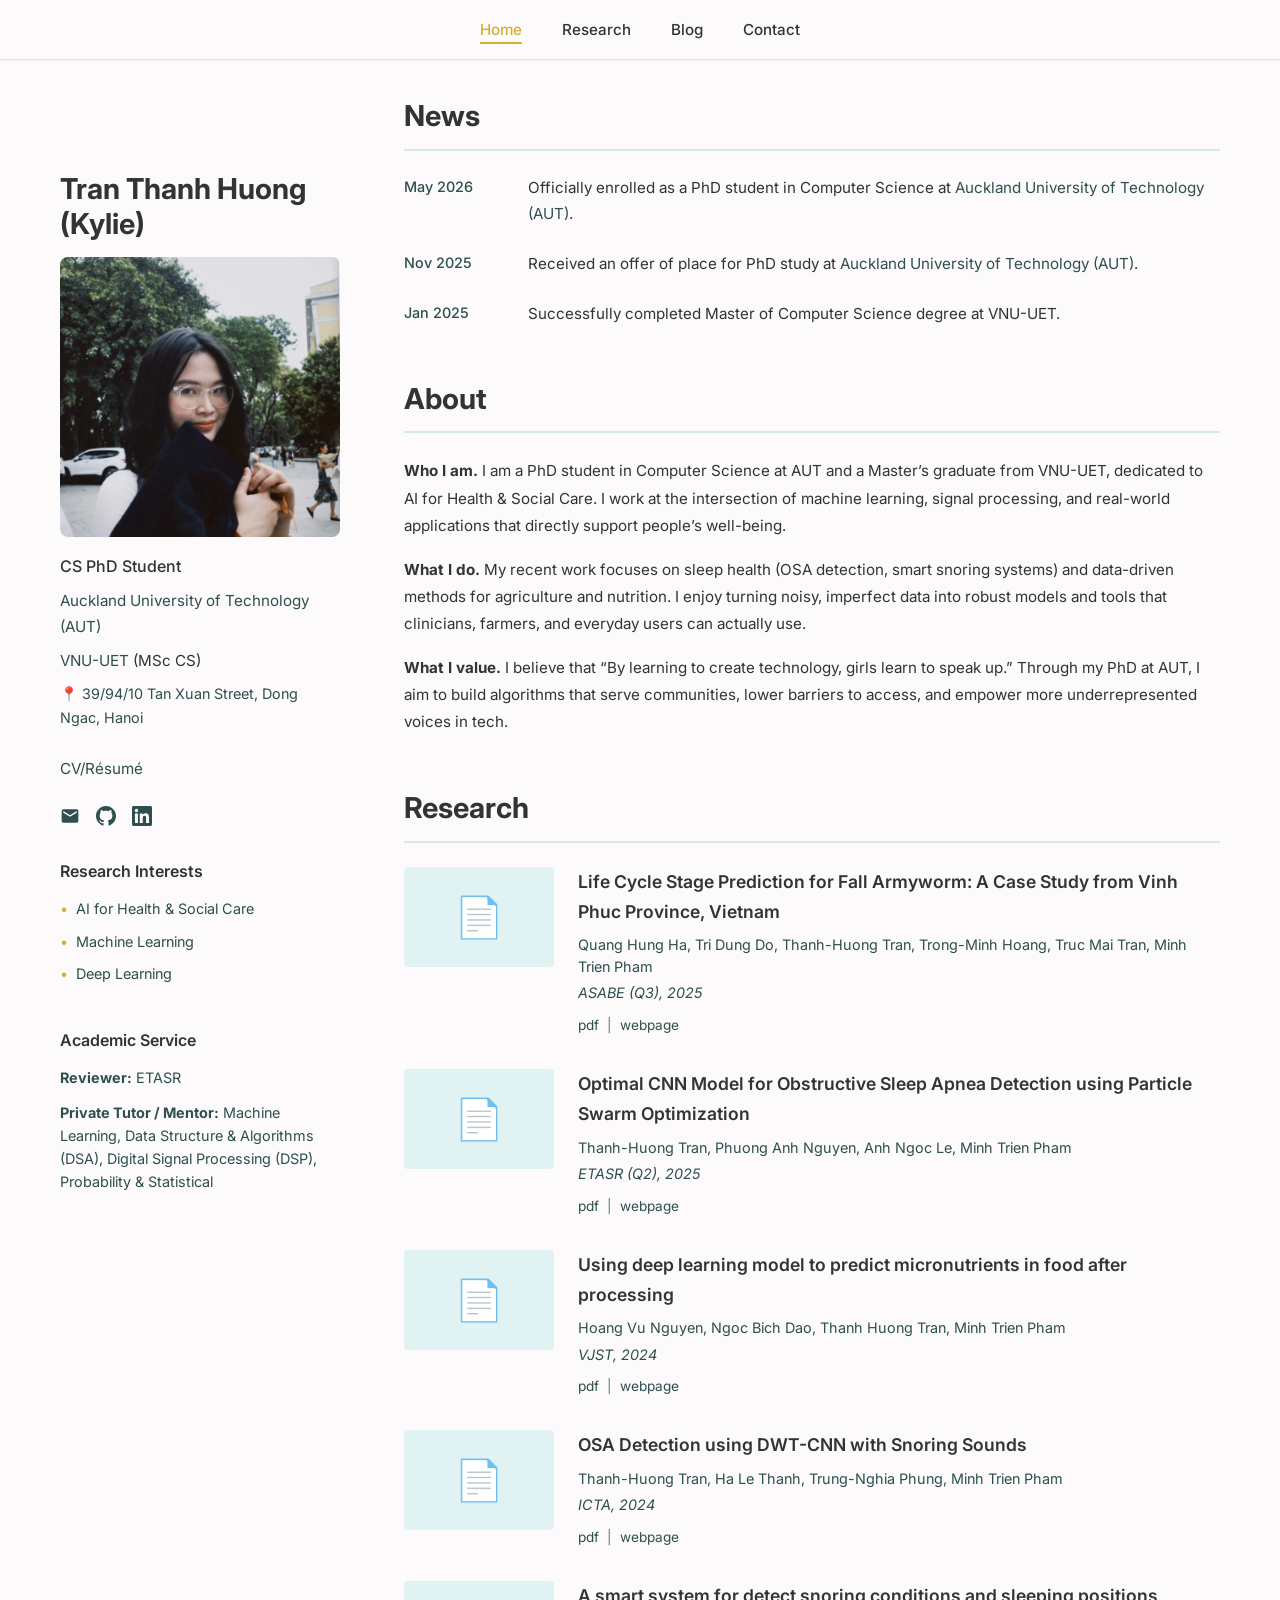
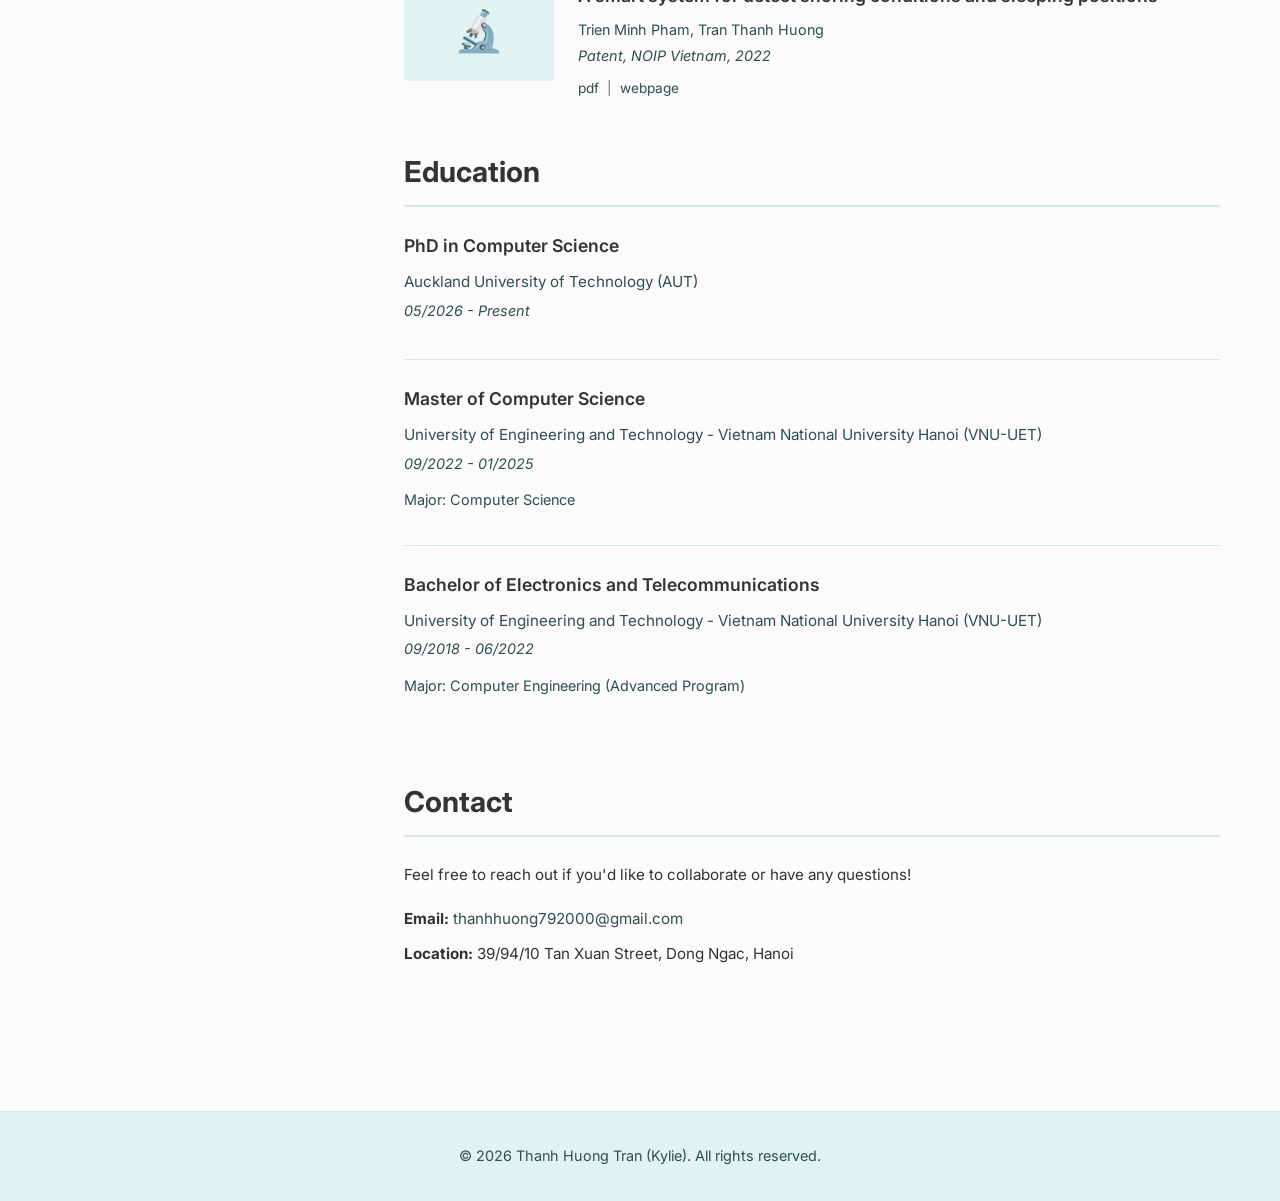
==== commit 46aa7374: "Update CV and reflect official AUT PhD enrollment from May 2026. Replace the academic CV with the la" ====
--- a/index.html
+++ b/index.html
@@ -3,8 +3,8 @@
 <head>
     <meta charset="UTF-8">
     <meta name="viewport" content="width=device-width, initial-scale=1.0">
-    <meta name="description" content="Academic Portfolio - Computer Science Student">
-    <title>Tran Thanh Huong (Kylie) | MSc CS Graduate | PhD Candidate (AUT)</title>
+    <meta name="description" content="Academic Portfolio - CS PhD Student at AUT, MSc CS Graduate from VNU-UET">
+    <title>Tran Thanh Huong (Kylie) | CS PhD Student (AUT) | MSc CS Graduate</title>
     <link rel="stylesheet" href="css/styles.css">
     <link rel="preconnect" href="https://fonts.googleapis.com">
     <link rel="preconnect" href="https://fonts.gstatic.com" crossorigin>
@@ -42,17 +42,17 @@
                                 <span>👤</span>
                             </div>
                         </div>
-                        <p class="profile-role">MSc CS Graduate</p>
+                        <p class="profile-role">CS PhD Student</p>
                         <p class="profile-affiliation">
-                            <a href="https://uet.vnu.edu.vn" target="_blank">VNU-UET</a>
+                            <a href="https://www.aut.ac.nz" target="_blank">Auckland University of Technology (AUT)</a>
                         </p>
                         <p class="profile-affiliation">
-                            <a href="https://www.aut.ac.nz" target="_blank">AUT</a> (PhD starting Feb 2026)
+                            <a href="https://uet.vnu.edu.vn" target="_blank">VNU-UET</a> (MSc CS)
                         </p>
                         <p class="profile-location">📍 39/94/10 Tan Xuan Street, Dong Ngac, Hanoi</p>
                         
                         <div class="profile-links">
-                            <a href="assets/Thanh Huong Tran - CV-academic.pdf" class="cv-link" target="_blank">CV/Résumé</a>
+                            <a href="assets/CV%20(updated).pdf" class="cv-link" target="_blank">CV/Résumé</a>
                         </div>
 
                         <div class="social-links">
@@ -97,8 +97,12 @@
                         <h2 class="section-heading">News</h2>
                         <div class="news-list">
                             <div class="news-item">
+                                <span class="news-date">May 2026</span>
+                                <span class="news-text">Officially enrolled as a PhD student in Computer Science at <a href="https://www.aut.ac.nz" target="_blank">Auckland University of Technology (AUT)</a>.</span>
+                            </div>
+                            <div class="news-item">
                                 <span class="news-date">Nov 2025</span>
-                                <span class="news-text">Received an offer of place for PhD study at <a href="https://www.aut.ac.nz" target="_blank">Auckland University of Technology (AUT)</a>, expected to start February 2026.</span>
+                                <span class="news-text">Received an offer of place for PhD study at <a href="https://www.aut.ac.nz" target="_blank">Auckland University of Technology (AUT)</a>.</span>
                             </div>
                             <div class="news-item">
                                 <span class="news-date">Jan 2025</span>
@@ -111,9 +115,9 @@
                     <section id="about" class="content-section">
                         <h2 class="section-heading">About</h2>
                         <div class="about-text">
-                            <p><strong>Who I am.</strong> I am a Computer Science Master’s graduate at VNU-UET, dedicated to AI for Health &amp; Social Care. I work at the intersection of machine learning, signal processing, and real-world applications that directly support people’s well-being.</p>
+                            <p><strong>Who I am.</strong> I am a PhD student in Computer Science at AUT and a Master’s graduate from VNU-UET, dedicated to AI for Health &amp; Social Care. I work at the intersection of machine learning, signal processing, and real-world applications that directly support people’s well-being.</p>
                             <p><strong>What I do.</strong> My recent work focuses on sleep health (OSA detection, smart snoring systems) and data-driven methods for agriculture and nutrition. I enjoy turning noisy, imperfect data into robust models and tools that clinicians, farmers, and everyday users can actually use.</p>
-                            <p><strong>What I value.</strong> I believe that “By learning to create technology, girls learn to speak up.” I aspire to pursue a PhD at AUT (expected start: February 2026) to build algorithms that serve communities, lower barriers to access, and empower more underrepresented voices in tech.</p>
+                            <p><strong>What I value.</strong> I believe that “By learning to create technology, girls learn to speak up.” Through my PhD at AUT, I aim to build algorithms that serve communities, lower barriers to access, and empower more underrepresented voices in tech.</p>
                         </div>
                     </section>
 
@@ -213,6 +217,11 @@
                     <section id="education" class="content-section">
                         <h2 class="section-heading">Education</h2>
                         <div class="education-list">
+                            <div class="education-item">
+                                <h3 class="education-degree">PhD in Computer Science</h3>
+                                <p class="education-institution">Auckland University of Technology (AUT)</p>
+                                <p class="education-duration">05/2026 - Present</p>
+                            </div>
                             <div class="education-item">
                                 <h3 class="education-degree">Master of Computer Science</h3>
                                 <p class="education-institution">University of Engineering and Technology - Vietnam National University Hanoi (VNU-UET)</p>
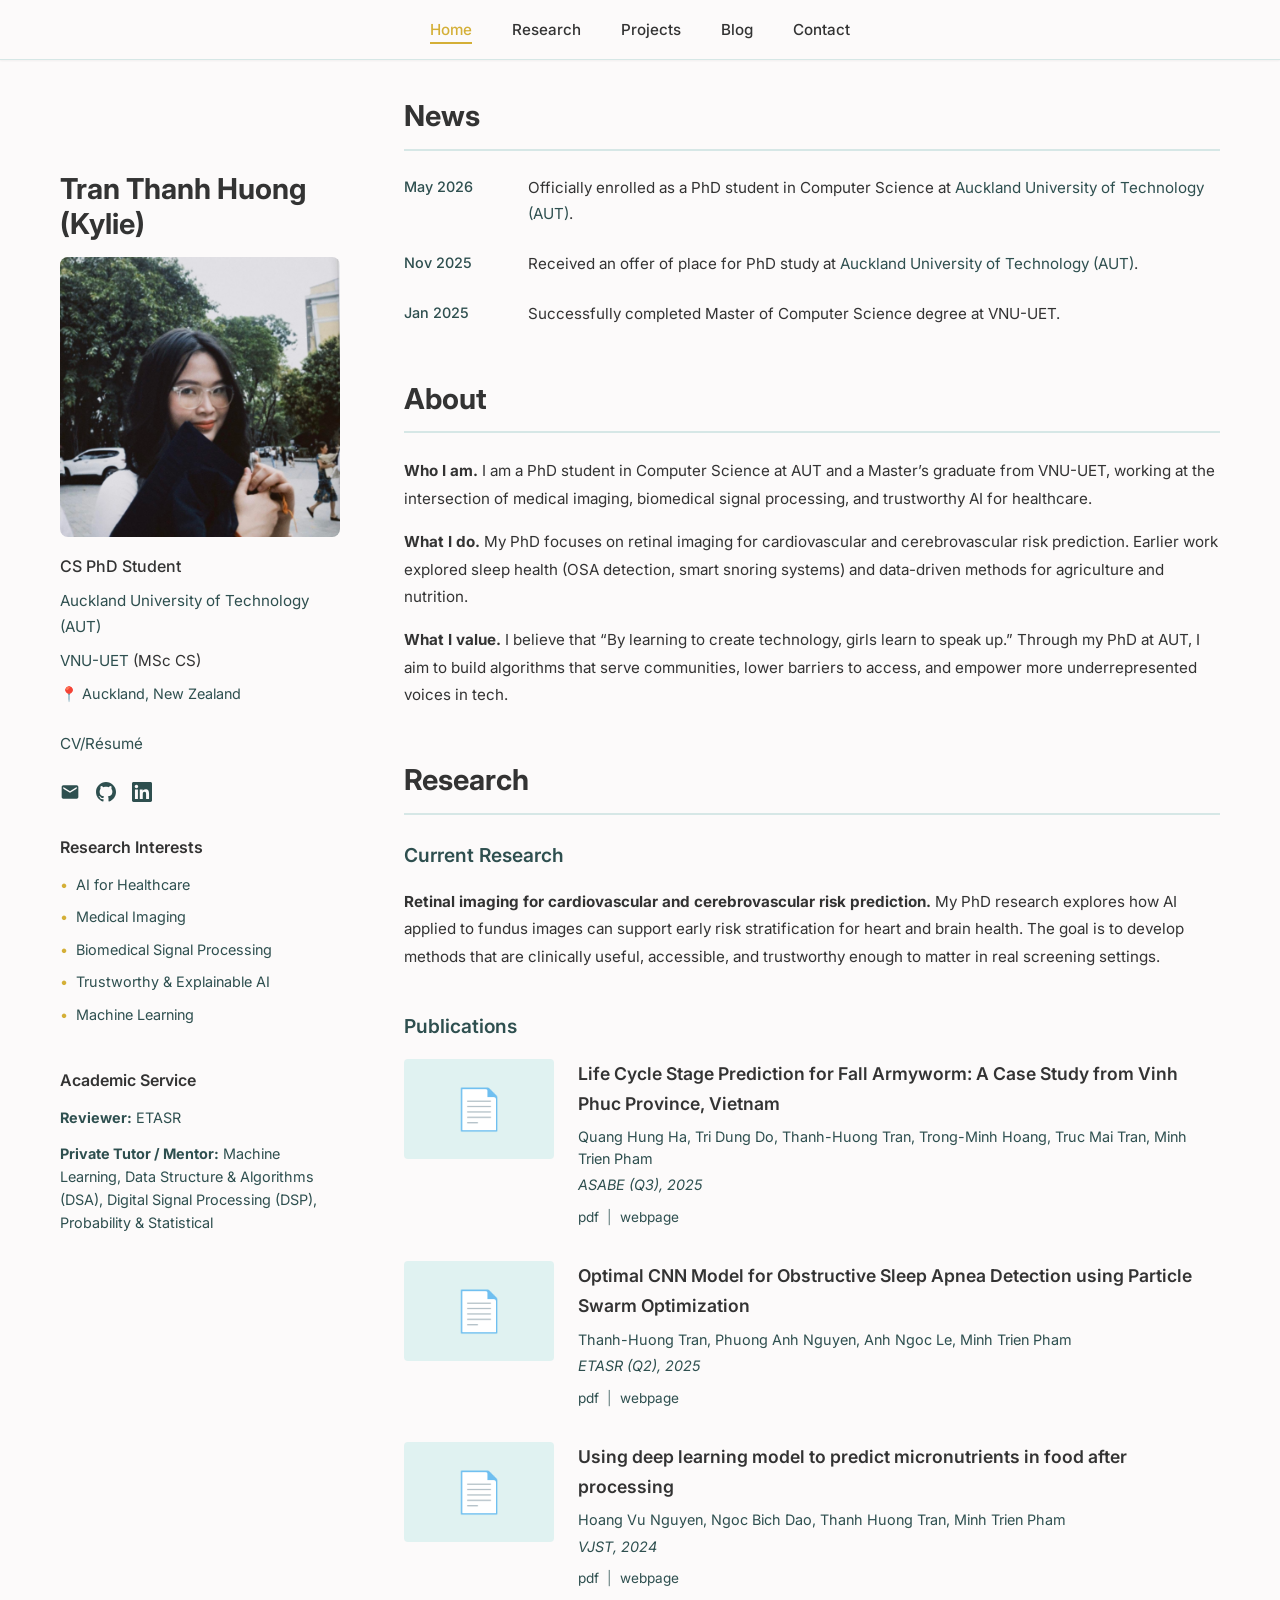
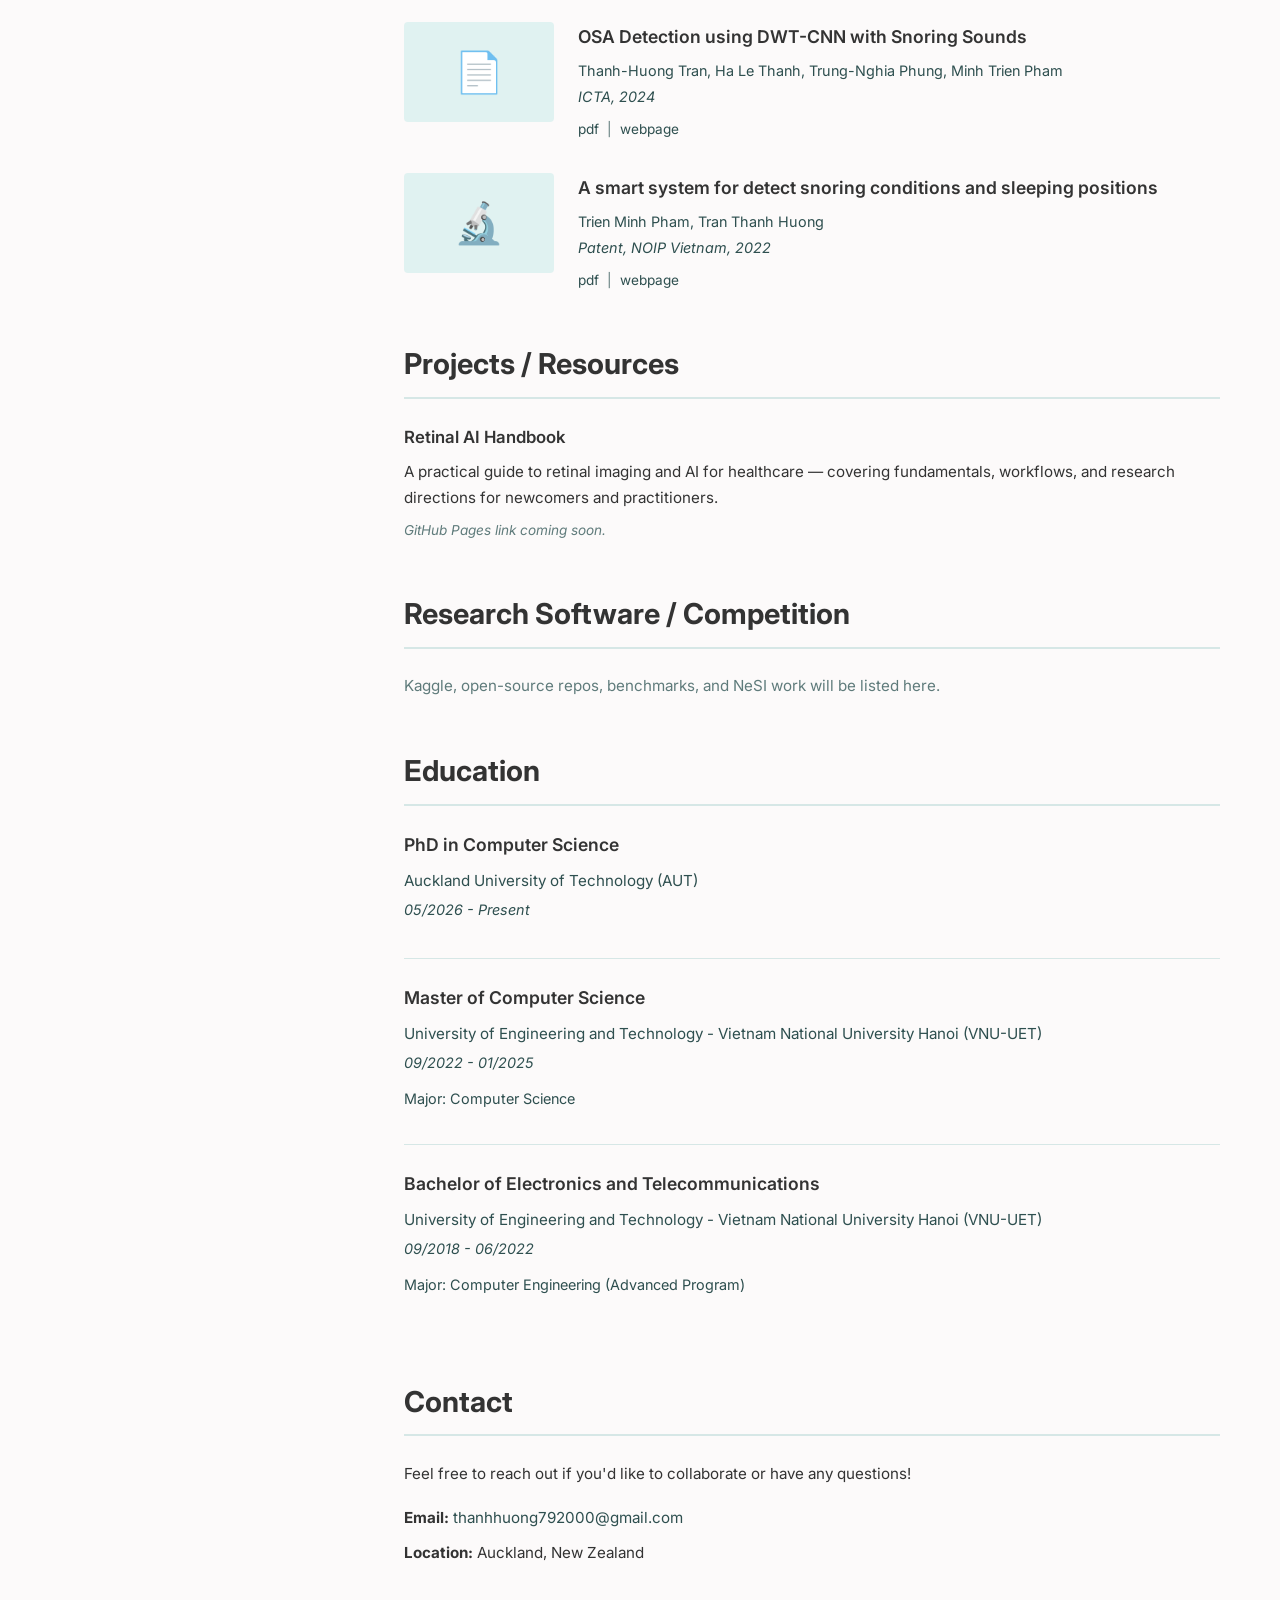
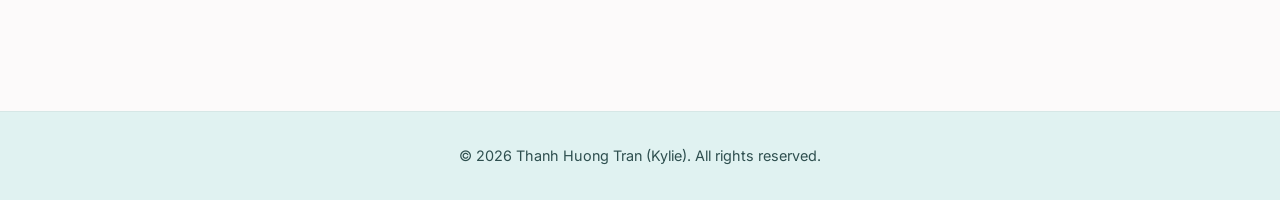
==== commit d3364e97: "Expand research profile with current work, projects, and updated interests. Add Current Research, Pr" ====
--- a/index.html
+++ b/index.html
@@ -17,6 +17,7 @@
             <ul class="nav-menu" id="navMenu">
                 <li><a href="#home" class="nav-link">Home</a></li>
                 <li><a href="#publications" class="nav-link">Research</a></li>
+                <li><a href="#projects" class="nav-link">Projects</a></li>
                 <li><a href="blog.html" class="nav-link">Blog</a></li>
                 <li><a href="#contact" class="nav-link">Contact</a></li>
             </ul>
@@ -49,7 +50,7 @@
                         <p class="profile-affiliation">
                             <a href="https://uet.vnu.edu.vn" target="_blank">VNU-UET</a> (MSc CS)
                         </p>
-                        <p class="profile-location">📍 39/94/10 Tan Xuan Street, Dong Ngac, Hanoi</p>
+                        <p class="profile-location">📍 Auckland, New Zealand</p>
                         
                         <div class="profile-links">
                             <a href="assets/CV%20(updated).pdf" class="cv-link" target="_blank">CV/Résumé</a>
@@ -76,9 +77,11 @@
                         <div class="sidebar-section">
                             <h3 class="sidebar-title">Research Interests</h3>
                             <ul class="interests-list">
-                                <li>AI for Health & Social Care</li>
+                                <li>AI for Healthcare</li>
+                                <li>Medical Imaging</li>
+                                <li>Biomedical Signal Processing</li>
+                                <li>Trustworthy &amp; Explainable AI</li>
                                 <li>Machine Learning</li>
-                                <li>Deep Learning</li>
                             </ul>
                         </div>
 
@@ -115,8 +118,8 @@
                     <section id="about" class="content-section">
                         <h2 class="section-heading">About</h2>
                         <div class="about-text">
-                            <p><strong>Who I am.</strong> I am a PhD student in Computer Science at AUT and a Master’s graduate from VNU-UET, dedicated to AI for Health &amp; Social Care. I work at the intersection of machine learning, signal processing, and real-world applications that directly support people’s well-being.</p>
-                            <p><strong>What I do.</strong> My recent work focuses on sleep health (OSA detection, smart snoring systems) and data-driven methods for agriculture and nutrition. I enjoy turning noisy, imperfect data into robust models and tools that clinicians, farmers, and everyday users can actually use.</p>
+                            <p><strong>Who I am.</strong> I am a PhD student in Computer Science at AUT and a Master’s graduate from VNU-UET, working at the intersection of medical imaging, biomedical signal processing, and trustworthy AI for healthcare.</p>
+                            <p><strong>What I do.</strong> My PhD focuses on retinal imaging for cardiovascular and cerebrovascular risk prediction. Earlier work explored sleep health (OSA detection, smart snoring systems) and data-driven methods for agriculture and nutrition.</p>
                             <p><strong>What I value.</strong> I believe that “By learning to create technology, girls learn to speak up.” Through my PhD at AUT, I aim to build algorithms that serve communities, lower barriers to access, and empower more underrepresented voices in tech.</p>
                         </div>
                     </section>
@@ -124,7 +127,17 @@
                     <!-- Research Section -->
                     <section id="publications" class="content-section">
                         <h2 class="section-heading">Research</h2>
-                        <div class="publications-list">
+
+                        <div class="subsection">
+                            <h3 class="subsection-heading">Current Research</h3>
+                            <div class="about-text">
+                                <p><strong>Retinal imaging for cardiovascular and cerebrovascular risk prediction.</strong> My PhD research explores how AI applied to fundus images can support early risk stratification for heart and brain health. The goal is to develop methods that are clinically useful, accessible, and trustworthy enough to matter in real screening settings.</p>
+                            </div>
+                        </div>
+
+                        <div class="subsection">
+                            <h3 class="subsection-heading">Publications</h3>
+                            <div class="publications-list">
                             <div class="publication-item">
                                 <div class="publication-thumbnail">
                                     <div class="thumbnail-placeholder">📄</div>
@@ -210,7 +223,26 @@
                                     </div>
                                 </div>
                             </div>
-                        </div>
+                            </div>
+                        </div>
+                    </section>
+
+                    <!-- Projects / Resources Section -->
+                    <section id="projects" class="content-section">
+                        <h2 class="section-heading">Projects / Resources</h2>
+                        <div class="resource-list">
+                            <div class="resource-item">
+                                <h3 class="resource-title">Retinal AI Handbook</h3>
+                                <p class="resource-description">A practical guide to retinal imaging and AI for healthcare — covering fundamentals, workflows, and research directions for newcomers and practitioners.</p>
+                                <p class="resource-note">GitHub Pages link coming soon.</p>
+                            </div>
+                        </div>
+                    </section>
+
+                    <!-- Research Software / Competition Section -->
+                    <section id="research-software" class="content-section">
+                        <h2 class="section-heading">Research Software / Competition</h2>
+                        <p class="section-placeholder">Kaggle, open-source repos, benchmarks, and NeSI work will be listed here.</p>
                     </section>
 
                     <!-- Education Section -->
@@ -244,7 +276,7 @@
                             <p>Feel free to reach out if you'd like to collaborate or have any questions!</p>
                             <div class="contact-details">
                                 <p><strong>Email:</strong> <a href="mailto:thanhhuong792000@gmail.com">thanhhuong792000@gmail.com</a></p>
-                                <p><strong>Location:</strong> 39/94/10 Tan Xuan Street, Dong Ngac, Hanoi</p>
+                                <p><strong>Location:</strong> Auckland, New Zealand</p>
                             </div>
                         </div>
                     </section>
--- a/css/styles.css
+++ b/css/styles.css
@@ -307,6 +307,59 @@
     color: var(--text-primary);
     border-bottom: 2px solid var(--border-color);
     padding-bottom: 0.5rem;
+}
+
+.subsection {
+    margin-bottom: 2.5rem;
+}
+
+.subsection-heading {
+    font-size: 1.2rem;
+    font-weight: 600;
+    margin-bottom: 1rem;
+    color: var(--text-secondary);
+}
+
+.resource-list {
+    display: flex;
+    flex-direction: column;
+    gap: 1.5rem;
+}
+
+.resource-item {
+    padding-bottom: 1.5rem;
+    border-bottom: 1px solid var(--border-color);
+}
+
+.resource-item:last-child {
+    border-bottom: none;
+    padding-bottom: 0;
+}
+
+.resource-title {
+    font-size: 1.05rem;
+    font-weight: 600;
+    margin-bottom: 0.5rem;
+    color: var(--text-primary);
+}
+
+.resource-description {
+    font-size: 0.95rem;
+    color: var(--text-primary);
+    line-height: 1.7;
+    margin-bottom: 0.5rem;
+}
+
+.resource-note {
+    font-size: 0.85rem;
+    color: var(--text-light);
+    font-style: italic;
+}
+
+.section-placeholder {
+    font-size: 0.95rem;
+    color: var(--text-light);
+    line-height: 1.7;
 }
 
 /* News Section */
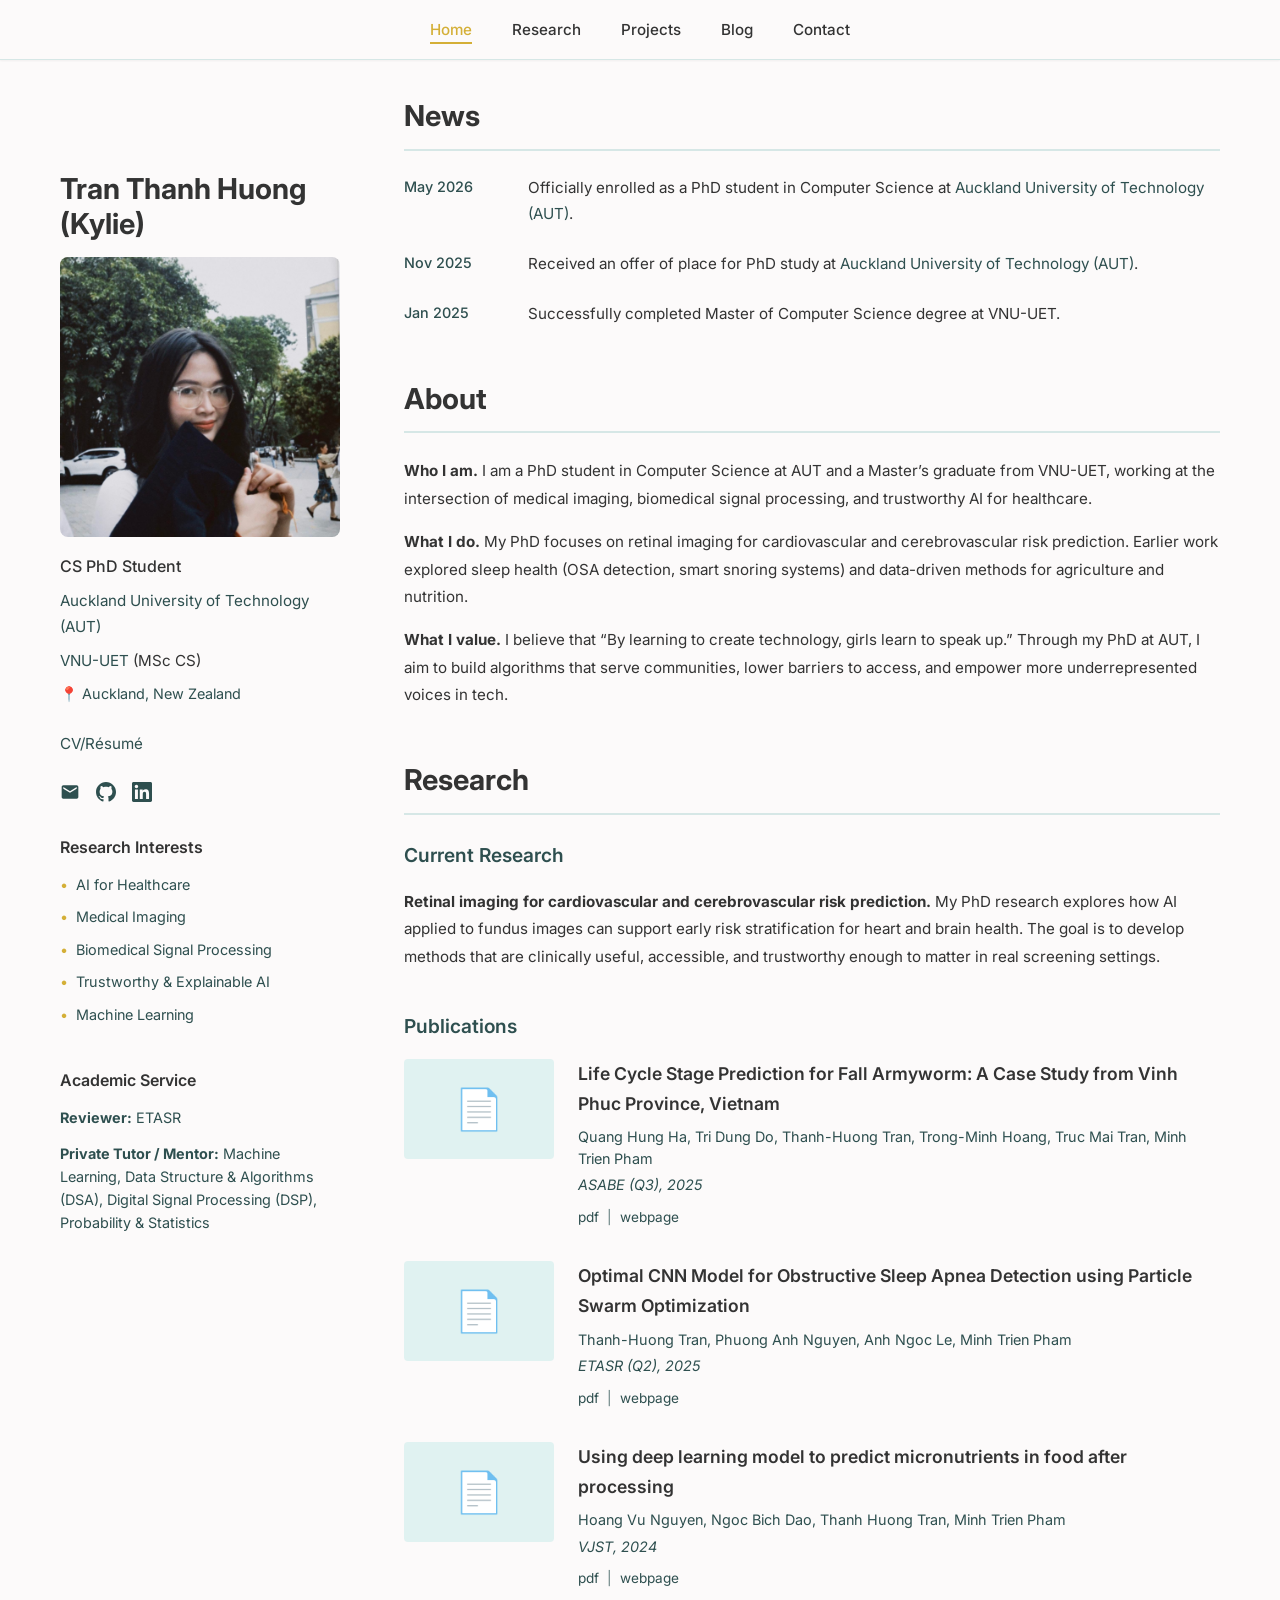
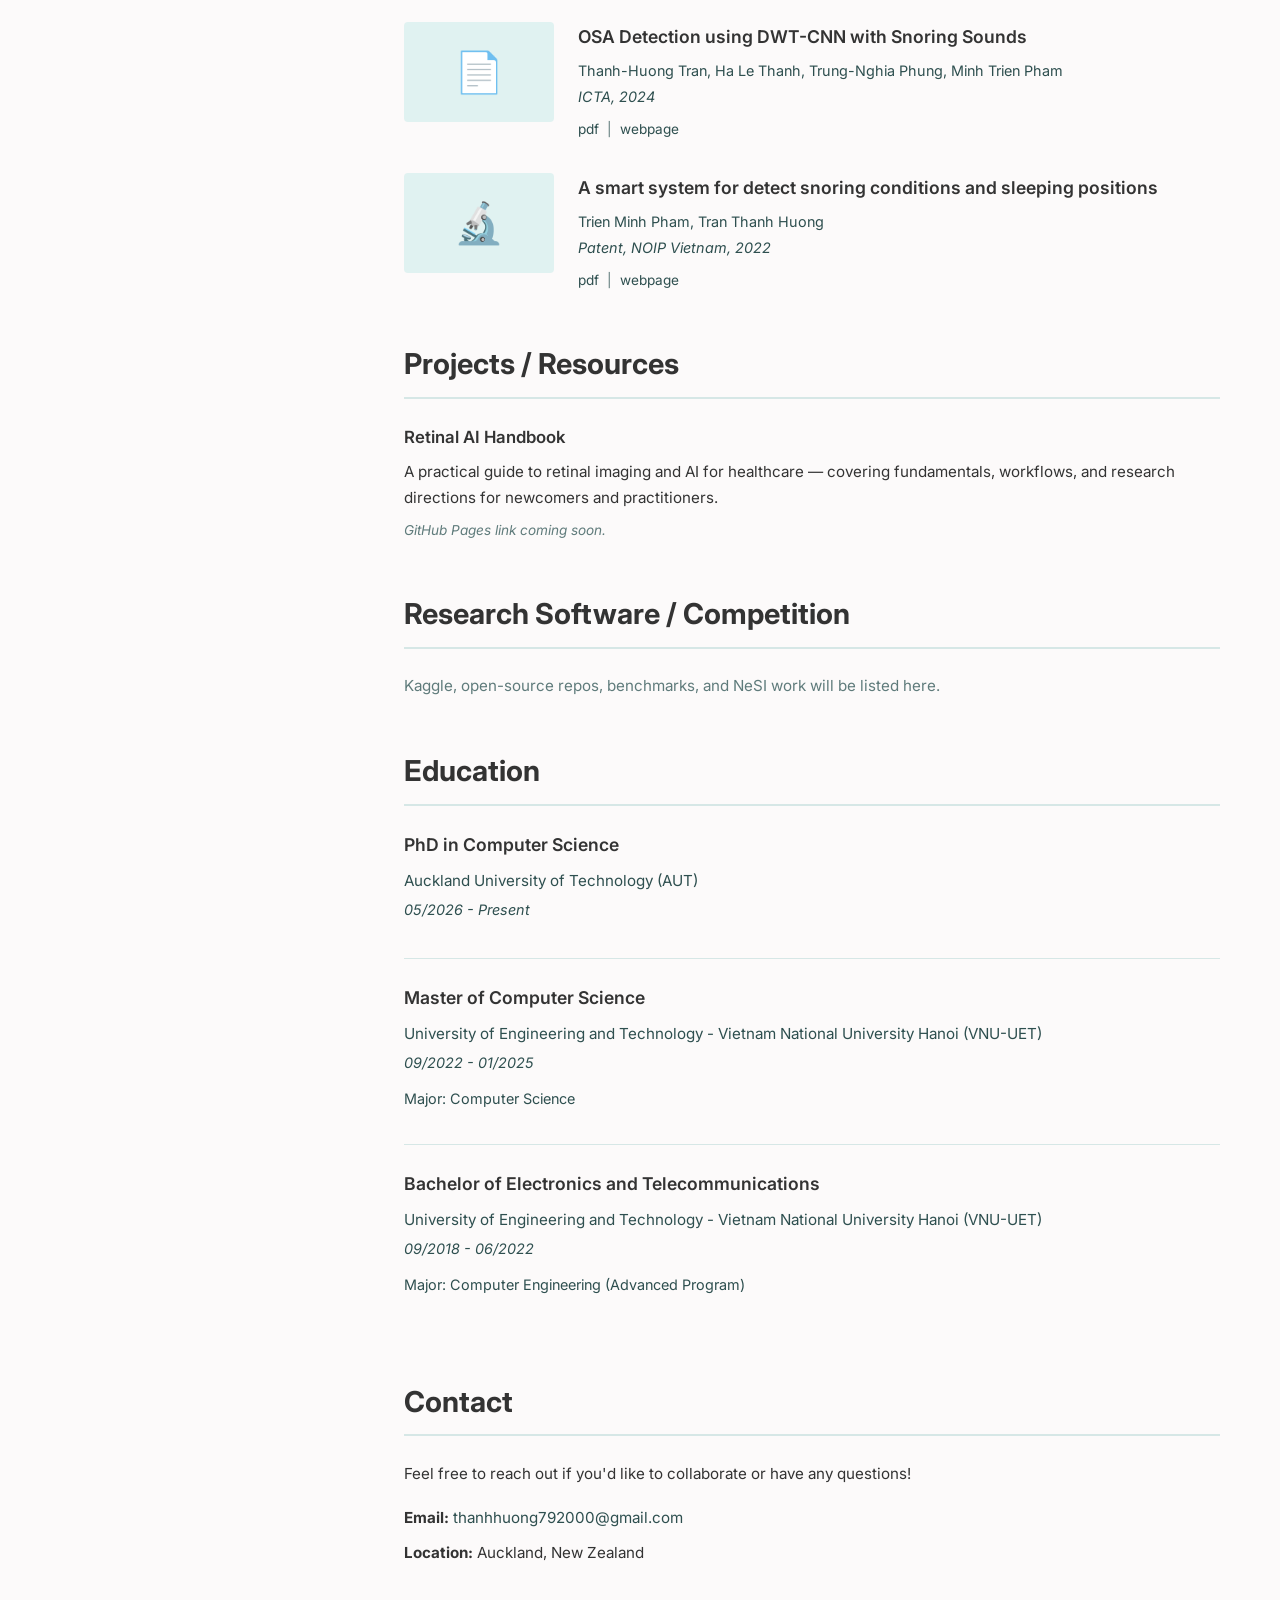
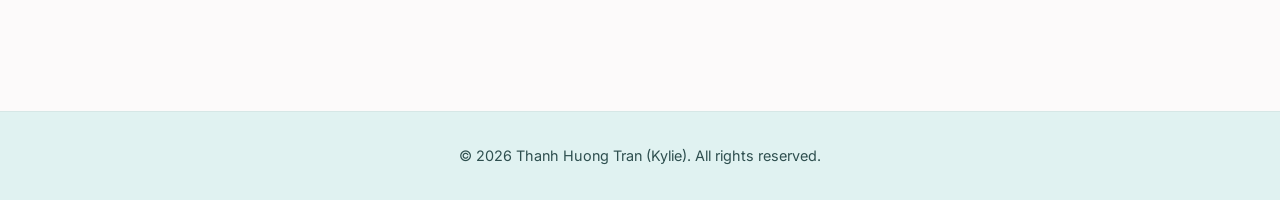
==== commit c01af3bd: "Fix typo in statistics description" ====
--- a/index.html
+++ b/index.html
@@ -88,7 +88,7 @@
                         <div class="sidebar-section">
                             <h3 class="sidebar-title">Academic Service</h3>
                             <p class="service-text"><strong>Reviewer:</strong> ETASR</p>
-                            <p class="service-text" style="margin-top: 0.75rem;"><strong>Private Tutor / Mentor:</strong> Machine Learning, Data Structure & Algorithms (DSA), Digital Signal Processing (DSP), Probability & Statistical</p>
+                            <p class="service-text" style="margin-top: 0.75rem;"><strong>Private Tutor / Mentor:</strong> Machine Learning, Data Structure & Algorithms (DSA), Digital Signal Processing (DSP), Probability & Statistics</p>
                         </div>
                     </div>
                 </aside>
